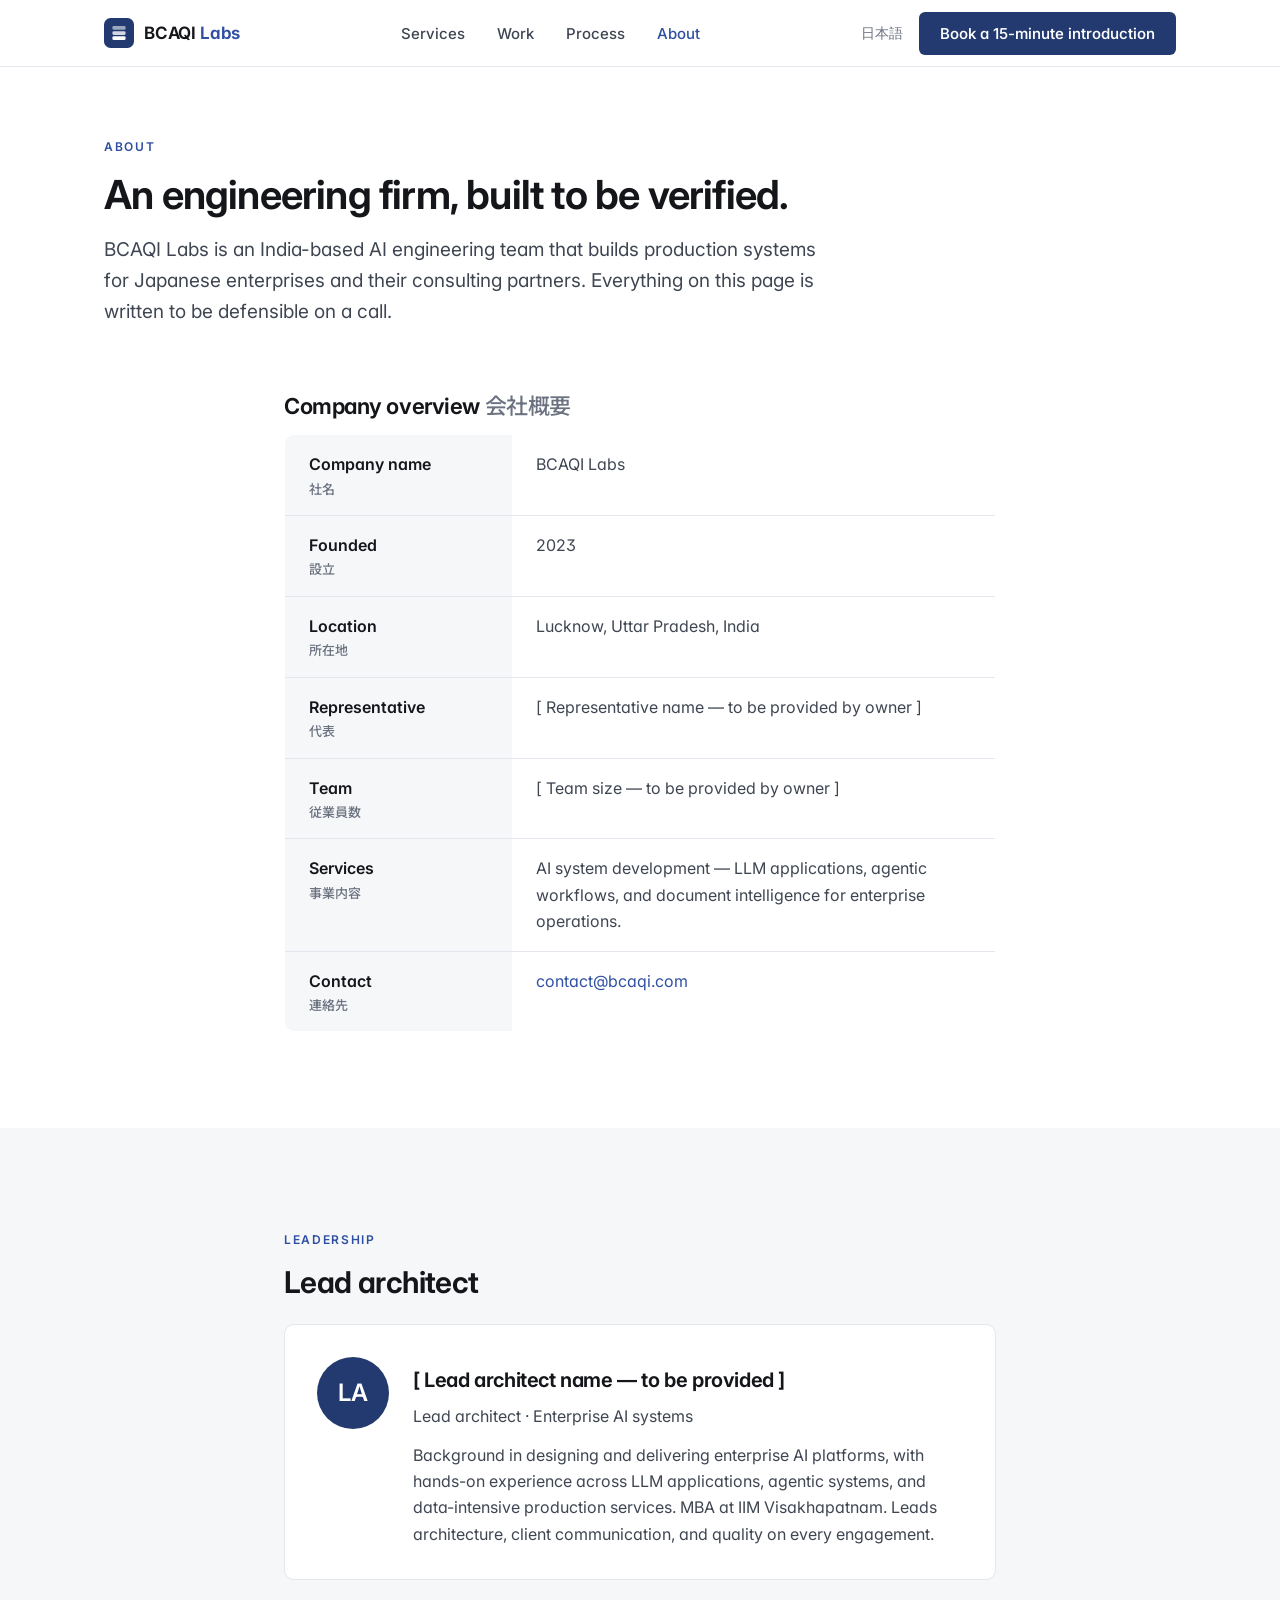
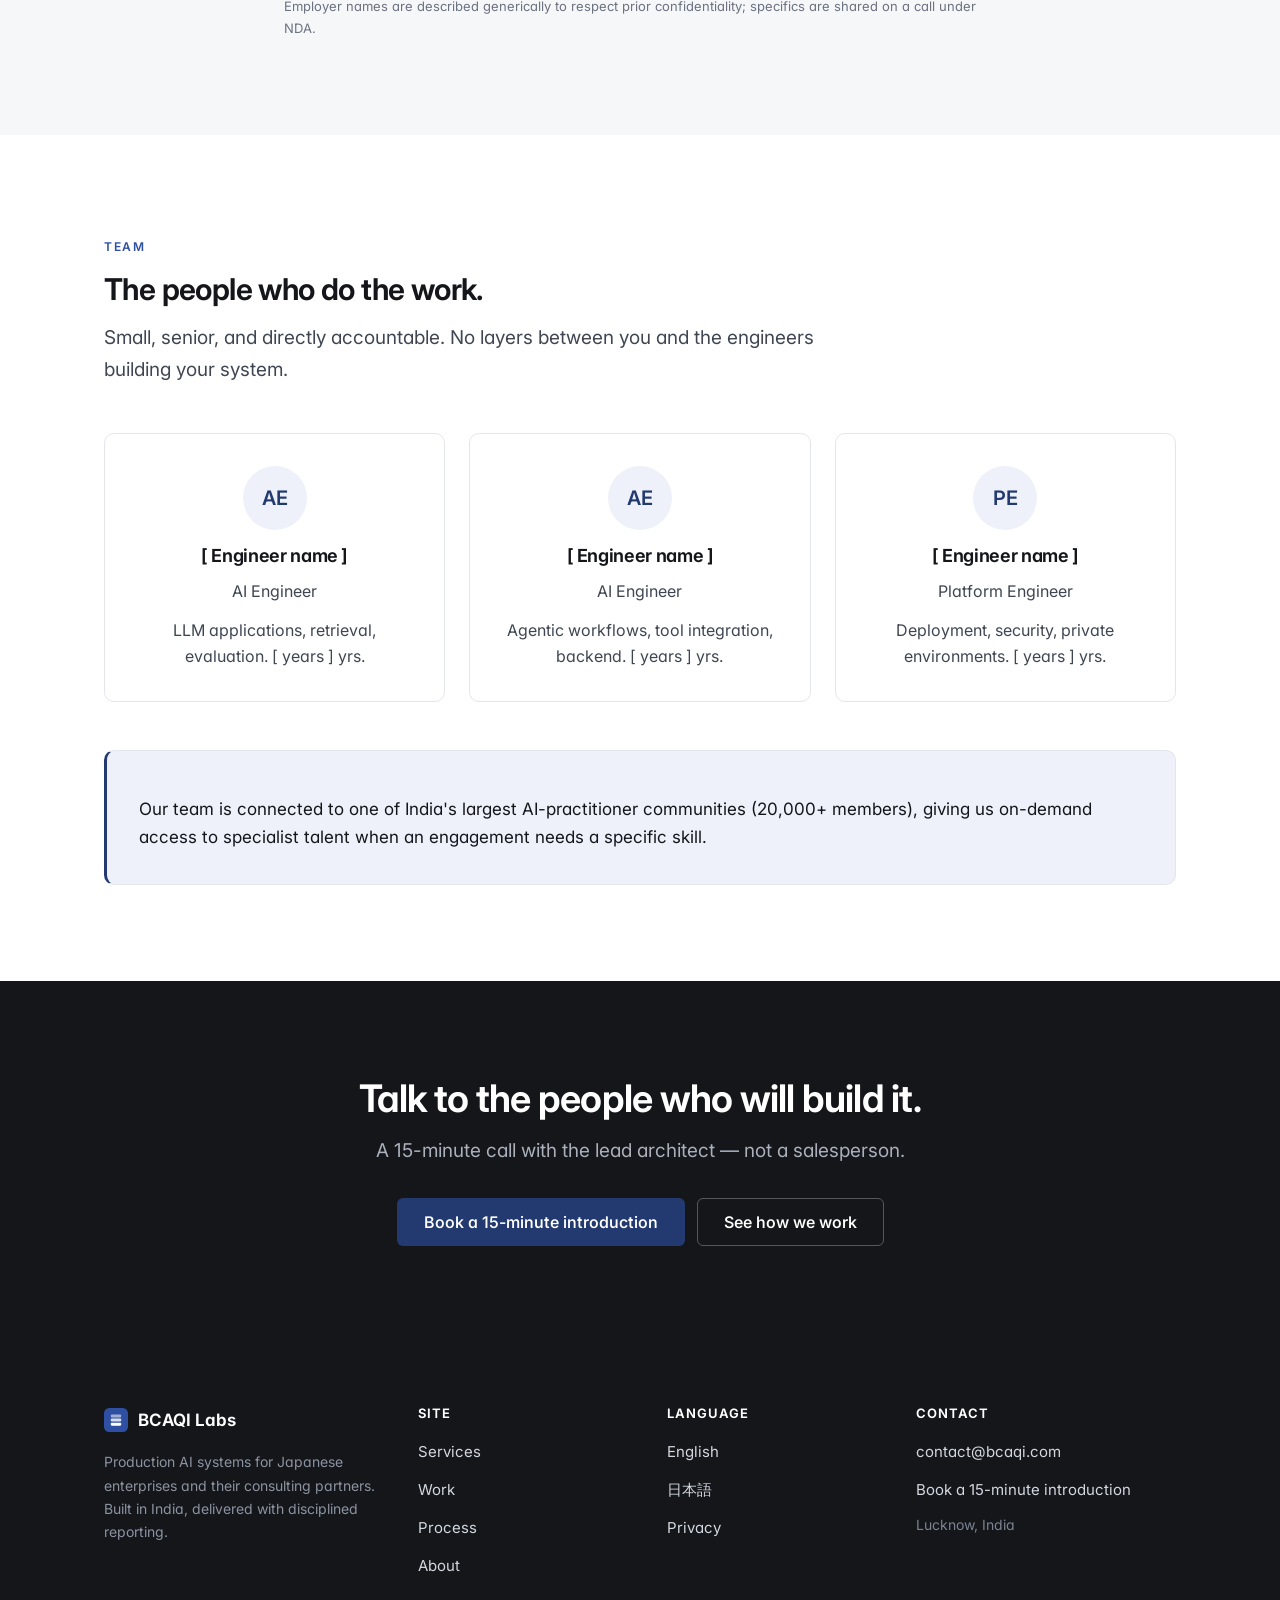
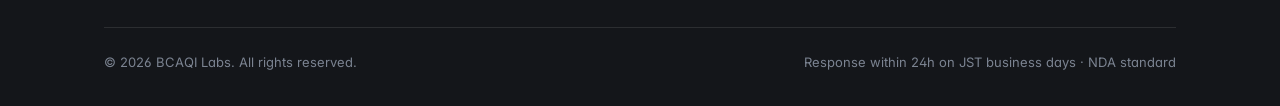
==== about/index.html @ 7fd566d2 "Rebuild site as B2B AI engineering firm for the Japanese market Replace the community/events site wi" ====
<!DOCTYPE html>
<html lang="en">

<head>
  <meta charset="UTF-8">
  <meta name="viewport" content="width=device-width, initial-scale=1.0, viewport-fit=cover">

  <title>About &amp; company overview — BCAQI Labs</title>
  <meta name="description"
    content="Company overview (会社概要) for BCAQI Labs: an India-based AI engineering firm building production systems for the Japanese market. Team, location, services, and contact.">
  <link rel="canonical" href="https://bcaqi.com/about/">
  <meta name="robots" content="index, follow, max-image-preview:large">
  <link rel="alternate" hreflang="en" href="https://bcaqi.com/about/">
  <link rel="alternate" hreflang="ja" href="https://bcaqi.com/jp/">
  <link rel="alternate" hreflang="x-default" href="https://bcaqi.com/about/">

  <meta property="og:type" content="website">
  <meta property="og:site_name" content="BCAQI Labs">
  <meta property="og:url" content="https://bcaqi.com/about/">
  <meta property="og:title" content="About &amp; company overview — BCAQI Labs">
  <meta property="og:description"
    content="Company overview for BCAQI Labs: an India-based AI engineering firm building production systems for the Japanese market.">
  <meta property="og:image" content="https://bcaqi.com/assets/img/og-default.png">
  <meta name="twitter:card" content="summary_large_image">

  <link rel="icon" href="/favicon.svg" type="image/svg+xml">
  <meta name="theme-color" content="#223a70">
  <link rel="preconnect" href="https://fonts.googleapis.com">
  <link rel="preconnect" href="https://fonts.gstatic.com" crossorigin>
  <link
    href="https://fonts.googleapis.com/css2?family=Inter:wght@400;500;600;700&family=Noto+Sans+JP:wght@400;500;700&display=swap"
    rel="stylesheet">
  <link rel="stylesheet" href="/assets/css/main.css">
  <noscript><style>.reveal{opacity:1!important;transform:none!important}</style></noscript>
</head>

<body>
  <a class="skip-link" href="#main">Skip to main content</a>

  <header class="site-header">
    <div class="container nav">
      <a class="brand" href="/" aria-label="BCAQI Labs home">
        <svg class="mark" viewBox="0 0 32 32" aria-hidden="true">
          <rect width="32" height="32" rx="7" fill="#223a70" />
          <rect x="9" y="8.5" width="14" height="4" rx="1.4" fill="#fff" opacity=".55" />
          <rect x="9" y="14" width="14" height="4" rx="1.4" fill="#fff" opacity=".8" />
          <rect x="9" y="19.5" width="14" height="4" rx="1.4" fill="#fff" />
        </svg>
        <span class="brand-name">BCAQI<span> Labs</span></span>
      </a>
      <nav aria-label="Primary">
        <ul class="nav-links">
          <li><a href="/services/">Services</a></li>
          <li><a href="/work/">Work</a></li>
          <li><a href="/process/">Process</a></li>
          <li><a href="/about/" aria-current="page">About</a></li>
        </ul>
      </nav>
      <div class="nav-right">
        <a class="nav-lang" href="/jp/" hreflang="ja" lang="ja">日本語</a>
        <a class="btn btn-primary" href="/#contact">Book a 15-minute introduction</a>
      </div>
      <button class="nav-toggle" aria-label="Menu" aria-expanded="false"><span></span></button>
    </div>
  </header>

  <main id="main">

    <section class="section tight">
      <div class="container">
        <div class="section-head reveal" style="margin-bottom:0">
          <span class="eyebrow">About</span>
          <h2>An engineering firm, built to be verified.</h2>
          <p>BCAQI Labs is an India-based AI engineering team that builds production systems for Japanese enterprises and
            their consulting partners. Everything on this page is written to be defensible on a call.</p>
        </div>
      </div>
    </section>

    <!-- COMPANY OVERVIEW TABLE (会社概要) -->
    <section class="section" style="padding-top:0">
      <div class="container narrow">
        <h3 style="font-size:22px;margin-bottom:var(--s-4)">Company overview <span class="text-muted"
            style="font-weight:500;font-family:var(--font-jp)">会社概要</span></h3>
        <!--
          BEFORE LAUNCH — replace the [bracketed] placeholders with verified facts.
          A missing/blank 会社概要 row is a trust red flag to Japanese buyers, so fill every row.
          Do NOT invent a representative name, team size, or registration status.
        -->
        <table class="spec-table reveal">
          <tbody>
            <tr>
              <th>Company name <span class="jp">社名</span></th>
              <td>BCAQI Labs</td>
            </tr>
            <tr>
              <th>Founded <span class="jp">設立</span></th>
              <td>2023</td>
            </tr>
            <tr>
              <th>Location <span class="jp">所在地</span></th>
              <td>Lucknow, Uttar Pradesh, India</td>
            </tr>
            <tr>
              <th>Representative <span class="jp">代表</span></th>
              <td>[ Representative name — to be provided by owner ]</td>
            </tr>
            <tr>
              <th>Team <span class="jp">従業員数</span></th>
              <td>[ Team size — to be provided by owner ]</td>
            </tr>
            <tr>
              <th>Services <span class="jp">事業内容</span></th>
              <td>AI system development — LLM applications, agentic workflows, and document intelligence for enterprise
                operations.</td>
            </tr>
            <tr>
              <th>Contact <span class="jp">連絡先</span></th>
              <td><a href="mailto:contact@bcaqi.com">contact@bcaqi.com</a></td>
            </tr>
            <!--
              Registration / 登記: omit this row until the legal entity is registered, or add it honestly, e.g.
              <tr><th>Registration <span class="jp">登記</span></th><td>Private Limited — registration in progress</td></tr>
            -->
          </tbody>
        </table>
      </div>
    </section>

    <!-- LEAD ARCHITECT -->
    <section class="section section--fill">
      <div class="container narrow">
        <div class="section-head reveal" style="margin-bottom:var(--s-5)">
          <span class="eyebrow">Leadership</span>
          <h2 style="font-size:clamp(24px,3.5vw,30px)">Lead architect</h2>
        </div>
        <div class="card reveal" style="display:flex;gap:var(--s-5);align-items:flex-start;flex-wrap:wrap">
          <div aria-hidden="true"
            style="width:72px;height:72px;flex:none;border-radius:50%;background:var(--accent);color:#fff;display:flex;align-items:center;justify-content:center;font-size:24px;font-weight:600">
            LA</div>
          <div style="flex:1;min-width:240px">
            <!-- BEFORE LAUNCH — replace [Name] and confirm the bio. Keep employer descriptions generic. -->
            <h3 style="font-size:20px">[ Lead architect name — to be provided ]</h3>
            <p class="text-muted small">Lead architect · Enterprise AI systems</p>
            <p class="mt-4">Background in designing and delivering enterprise AI platforms, with hands-on experience
              across LLM applications, agentic systems, and data-intensive production services. MBA at IIM
              Visakhapatnam. Leads architecture, client communication, and quality on every engagement.</p>
          </div>
        </div>
        <p class="form-note mt-4">Employer names are described generically to respect prior confidentiality; specifics
          are shared on a call under NDA.</p>
      </div>
    </section>

    <!-- TEAM -->
    <section class="section">
      <div class="container">
        <div class="section-head reveal">
          <span class="eyebrow">Team</span>
          <h2 style="font-size:clamp(24px,3.5vw,30px)">The people who do the work.</h2>
          <p>Small, senior, and directly accountable. No layers between you and the engineers building your system.</p>
        </div>
        <!--
          BEFORE LAUNCH — replace placeholders with real names, roles, years, and skills.
          Use real photos where possible; otherwise these clean initials avatars are the approved fallback.
          Honesty rule: nothing here that cannot be defended live on a call.
        -->
        <div class="grid grid-3 reveal">
          <article class="card" style="text-align:center">
            <div aria-hidden="true"
              style="width:64px;height:64px;margin:0 auto var(--s-4);border-radius:50%;background:var(--accent-soft);color:var(--accent);display:flex;align-items:center;justify-content:center;font-size:20px;font-weight:600">
              AE</div>
            <h3 style="font-size:18px">[ Engineer name ]</h3>
            <p class="text-muted small">AI Engineer</p>
            <p class="small mt-4">LLM applications, retrieval, evaluation. [ years ] yrs.</p>
          </article>
          <article class="card" style="text-align:center">
            <div aria-hidden="true"
              style="width:64px;height:64px;margin:0 auto var(--s-4);border-radius:50%;background:var(--accent-soft);color:var(--accent);display:flex;align-items:center;justify-content:center;font-size:20px;font-weight:600">
              AE</div>
            <h3 style="font-size:18px">[ Engineer name ]</h3>
            <p class="text-muted small">AI Engineer</p>
            <p class="small mt-4">Agentic workflows, tool integration, backend. [ years ] yrs.</p>
          </article>
          <article class="card" style="text-align:center">
            <div aria-hidden="true"
              style="width:64px;height:64px;margin:0 auto var(--s-4);border-radius:50%;background:var(--accent-soft);color:var(--accent);display:flex;align-items:center;justify-content:center;font-size:20px;font-weight:600">
              PE</div>
            <h3 style="font-size:18px">[ Engineer name ]</h3>
            <p class="text-muted small">Platform Engineer</p>
            <p class="small mt-4">Deployment, security, private environments. [ years ] yrs.</p>
          </article>
        </div>

        <!-- Community as a talent-network advantage (stated once, factually, no counters, no links) -->
        <div class="card reveal mt-7" style="border-left:3px solid var(--accent);background:var(--accent-soft)">
          <p style="font-size:17px;color:var(--ink)">Our team is connected to one of India's largest AI-practitioner
            communities (20,000+ members), giving us on-demand access to specialist talent when an engagement needs a
            specific skill.</p>
        </div>
      </div>
    </section>

    <!-- CTA -->
    <section class="section section--ink cta-band">
      <div class="container narrow">
        <h2>Talk to the people who will build it.</h2>
        <p>A 15-minute call with the lead architect — not a salesperson.</p>
        <div class="hero-actions">
          <a class="btn btn-primary btn-lg" href="/#contact">Book a 15-minute introduction</a>
          <a class="btn btn-ghost btn-lg" href="/process/">See how we work</a>
        </div>
      </div>
    </section>
  </main>

  <footer class="site-footer">
    <div class="container">
      <div class="footer-top">
        <div class="footer-brand">
          <span class="brand-name">
            <svg width="24" height="24" viewBox="0 0 32 32" aria-hidden="true">
              <rect width="32" height="32" rx="7" fill="#2f4fa2" />
              <rect x="9" y="8.5" width="14" height="4" rx="1.4" fill="#fff" opacity=".55" />
              <rect x="9" y="14" width="14" height="4" rx="1.4" fill="#fff" opacity=".8" />
              <rect x="9" y="19.5" width="14" height="4" rx="1.4" fill="#fff" />
            </svg>
            BCAQI Labs
          </span>
          <p>Production AI systems for Japanese enterprises and their consulting partners. Built in India, delivered
            with disciplined reporting.</p>
        </div>
        <div class="footer-col">
          <h4>Site</h4>
          <ul>
            <li><a href="/services/">Services</a></li>
            <li><a href="/work/">Work</a></li>
            <li><a href="/process/">Process</a></li>
            <li><a href="/about/">About</a></li>
          </ul>
        </div>
        <div class="footer-col">
          <h4>Language</h4>
          <ul>
            <li><a href="/">English</a></li>
            <li><a href="/jp/" hreflang="ja" lang="ja">日本語</a></li>
            <li><a href="/privacy/">Privacy</a></li>
          </ul>
        </div>
        <div class="footer-col">
          <h4>Contact</h4>
          <ul>
            <li><a href="mailto:contact@bcaqi.com">contact@bcaqi.com</a></li>
            <li><a href="/#contact">Book a 15-minute introduction</a></li>
            <li class="small" style="color:#7b8391">Lucknow, India</li>
          </ul>
        </div>
      </div>
      <div class="footer-bottom">
        <span>© <span data-year>2026</span> BCAQI Labs. All rights reserved.</span>
        <span>Response within 24h on JST business days · NDA standard</span>
      </div>
    </div>
  </footer>

  <script src="/assets/js/main.js" defer></script>
</body>

</html>
---- assets/css/main.css ----
/* =============================================================
   BCAQI Labs — Design system
   Restrained, engineered, Japanese industrial-design sensibility.
   Palette: near-white ground, ink text, one deep indigo (藍) accent,
   one neutral gray for rules/tables, plus demo status colors.
   ============================================================= */

/* ---------- Design tokens ---------- */
:root {
  /* Color */
  --ground: #ffffff;
  --ground-2: #f6f7f9;      /* subtle section fill */
  --ground-3: #eef0f4;      /* deeper fill / demo canvas */
  --ink: #14161a;           /* primary text */
  --ink-2: #3f4652;         /* secondary text */
  --muted: #6b7280;         /* tertiary text */
  --rule: #e3e6ec;          /* borders / table rules */
  --rule-strong: #cbd0da;

  --accent: #223a70;        /* 紺 / deep indigo */
  --accent-2: #2f4fa2;      /* interactive indigo */
  --accent-soft: #eef1f9;   /* indigo tint background */

  --flag-ok: #1f7a54;       /* validated */
  --flag-ok-soft: #e7f3ee;
  --flag-warn: #9a6a12;     /* needs review */
  --flag-warn-soft: #fbf3e2;
  --flag-err: #b4342a;      /* failed rule */
  --flag-err-soft: #fbeceb;

  /* Type */
  --font-sans: "Inter", -apple-system, BlinkMacSystemFont, "Segoe UI", Roboto, Helvetica, Arial, sans-serif;
  --font-jp: "Noto Sans JP", "Hiragino Kaku Gothic ProN", "Hiragino Sans", "Yu Gothic", "Meiryo", sans-serif;
  --font-mono: "SFMono-Regular", ui-monospace, "SF Mono", Menlo, Consolas, monospace;

  /* Space scale (8pt) */
  --s-1: 4px;  --s-2: 8px;  --s-3: 12px; --s-4: 16px;
  --s-5: 24px; --s-6: 32px; --s-7: 48px; --s-8: 64px;
  --s-9: 96px; --s-10: 128px;

  --maxw: 1120px;
  --maxw-narrow: 760px;
  --radius: 10px;
  --radius-sm: 6px;
  --shadow-sm: 0 1px 2px rgba(20, 22, 26, .04), 0 1px 3px rgba(20, 22, 26, .06);
  --shadow-md: 0 4px 16px rgba(20, 22, 26, .06), 0 2px 6px rgba(20, 22, 26, .05);
  --ease: cubic-bezier(.22, .61, .36, 1);
}

/* ---------- Reset ---------- */
*, *::before, *::after { box-sizing: border-box; }
html { -webkit-text-size-adjust: 100%; scroll-behavior: smooth; }
@media (prefers-reduced-motion: reduce) { html { scroll-behavior: auto; } }
body {
  margin: 0;
  font-family: var(--font-sans);
  font-size: 17px;
  line-height: 1.65;
  color: var(--ink);
  background: var(--ground);
  -webkit-font-smoothing: antialiased;
  text-rendering: optimizeLegibility;
  font-feature-settings: "cv11", "ss01";
}
img, svg, video { max-width: 100%; display: block; }
a { color: var(--accent-2); text-decoration: none; }
a:hover { text-decoration: underline; text-underline-offset: 3px; }
button { font-family: inherit; }
h1, h2, h3, h4 { margin: 0; font-weight: 650; letter-spacing: -0.02em; line-height: 1.12; color: var(--ink); }
p { margin: 0; }
ul { margin: 0; }

::selection { background: var(--accent-soft); color: var(--accent); }
:focus-visible { outline: 2px solid var(--accent-2); outline-offset: 2px; border-radius: 3px; }

.skip-link {
  position: absolute; left: -999px; top: 0; z-index: 200;
  background: var(--accent); color: #fff; padding: 10px 16px; border-radius: 0 0 var(--radius-sm) 0;
}
.skip-link:focus { left: 0; }

/* ---------- Layout ---------- */
.container { width: 100%; max-width: var(--maxw); margin-inline: auto; padding-inline: var(--s-5); }
.container.narrow { max-width: var(--maxw-narrow); }
.section { padding-block: var(--s-9); }
.section.tight { padding-block: var(--s-8); }
.section--fill { background: var(--ground-2); }
.section--ink { background: var(--ink); color: #d9dde4; }
.section--ink h1, .section--ink h2, .section--ink h3 { color: #fff; }

.eyebrow {
  display: inline-block;
  font-size: 12px; font-weight: 600; letter-spacing: .14em; text-transform: uppercase;
  color: var(--accent-2); margin-bottom: var(--s-4);
}
.section-head { max-width: 720px; margin-bottom: var(--s-7); }
.section-head h2 { font-size: clamp(28px, 4vw, 40px); }
.section-head p { margin-top: var(--s-4); color: var(--ink-2); font-size: 19px; }
.lede { font-size: 20px; color: var(--ink-2); line-height: 1.6; }

/* Grids */
.grid { display: grid; gap: var(--s-5); }
.grid-3 { grid-template-columns: repeat(3, 1fr); }
.grid-2 { grid-template-columns: repeat(2, 1fr); }

/* ---------- Header / nav ---------- */
.site-header {
  position: sticky; top: 0; z-index: 100;
  background: rgba(255,255,255,.82);
  backdrop-filter: saturate(180%) blur(12px);
  -webkit-backdrop-filter: saturate(180%) blur(12px);
  border-bottom: 1px solid var(--rule);
}
.nav { display: flex; align-items: center; justify-content: space-between; height: 66px; }
.brand { display: flex; align-items: center; gap: 10px; font-weight: 650; color: var(--ink); letter-spacing: -.01em; }
.brand:hover { text-decoration: none; }
.brand .mark { width: 30px; height: 30px; flex: none; }
.brand .brand-name { font-size: 17px; }
.brand .brand-name span { color: var(--accent-2); }
.nav-links { display: flex; align-items: center; gap: var(--s-6); list-style: none; margin: 0; padding: 0; }
.nav-links a { color: var(--ink-2); font-size: 15px; font-weight: 500; }
.nav-links a:hover, .nav-links a[aria-current="page"] { color: var(--ink); text-decoration: none; }
.nav-links a[aria-current="page"] { color: var(--accent-2); }
.nav-right { display: flex; align-items: center; gap: var(--s-4); }
.nav-lang { font-size: 14px; color: var(--muted); font-weight: 500; }
.nav-lang:hover { color: var(--accent-2); text-decoration: none; }
.nav-toggle { display: none; background: none; border: 1px solid var(--rule); border-radius: var(--radius-sm);
  width: 40px; height: 38px; cursor: pointer; align-items: center; justify-content: center; }
.nav-toggle span { display: block; width: 18px; height: 2px; background: var(--ink); position: relative; }
.nav-toggle span::before, .nav-toggle span::after { content: ""; position: absolute; left: 0; width: 18px; height: 2px; background: var(--ink); }
.nav-toggle span::before { top: -5px; } .nav-toggle span::after { top: 5px; }

/* ---------- Buttons ---------- */
.btn {
  display: inline-flex; align-items: center; gap: 8px;
  font-size: 15px; font-weight: 550; line-height: 1;
  padding: 13px 20px; border-radius: var(--radius-sm);
  border: 1px solid transparent; cursor: pointer;
  transition: background .18s var(--ease), border-color .18s var(--ease), color .18s var(--ease), transform .18s var(--ease);
  white-space: nowrap;
}
.btn:hover { text-decoration: none; }
.btn-primary { background: var(--accent); color: #fff; }
.btn-primary:hover { background: var(--accent-2); }
.btn-ghost { background: transparent; color: var(--ink); border-color: var(--rule-strong); }
.btn-ghost:hover { border-color: var(--ink); }
.btn-lg { padding: 15px 26px; font-size: 16px; }
.btn svg { width: 16px; height: 16px; }
.section--ink .btn-ghost { color: #fff; border-color: rgba(255,255,255,.28); }
.section--ink .btn-ghost:hover { border-color: #fff; }

/* ---------- Hero ---------- */
.hero { padding-block: clamp(64px, 9vw, 120px) var(--s-9); position: relative; overflow: hidden; }
.hero-grid { display: grid; grid-template-columns: 1.05fr .95fr; gap: var(--s-8); align-items: center; }
.hero h1 { font-size: clamp(34px, 5.2vw, 56px); letter-spacing: -.03em; }
.hero .hero-sub-jp { display: block; margin-top: var(--s-4); font-family: var(--font-jp); font-weight: 500;
  font-size: clamp(16px, 2.2vw, 21px); color: var(--ink-2); letter-spacing: 0; line-height: 1.7; }
.hero .lede { margin-top: var(--s-5); }
.hero-actions { display: flex; flex-wrap: wrap; gap: var(--s-3); margin-top: var(--s-6); }
.hero-note { margin-top: var(--s-4); font-size: 14px; color: var(--muted); }

/* ---------- Trust strip ---------- */
.trust-strip { border-block: 1px solid var(--rule); background: var(--ground-2); }
.trust-strip ul { display: grid; grid-template-columns: repeat(4, 1fr); list-style: none; margin: 0; padding: 0; }
.trust-strip li { padding: var(--s-5) var(--s-4); border-left: 1px solid var(--rule);
  font-size: 14px; color: var(--ink-2); display: flex; align-items: center; gap: 10px; }
.trust-strip li:first-child { border-left: none; }
.trust-strip li strong { color: var(--ink); font-weight: 600; display: block; font-size: 15px; }
.trust-strip .tick { color: var(--accent-2); flex: none; }

/* ---------- Cards ---------- */
.card {
  background: var(--ground); border: 1px solid var(--rule); border-radius: var(--radius);
  padding: var(--s-6); transition: border-color .2s var(--ease), box-shadow .2s var(--ease), transform .2s var(--ease);
}
.card:hover { border-color: var(--rule-strong); box-shadow: var(--shadow-md); }
.card .card-idx { font-family: var(--font-mono); font-size: 13px; color: var(--accent-2); letter-spacing: .04em; }
.card h3 { font-size: 21px; margin-top: var(--s-3); }
.card p { margin-top: var(--s-3); color: var(--ink-2); font-size: 16px; }
.card ul { margin-top: var(--s-4); padding-left: 0; list-style: none; }
.card ul li { position: relative; padding-left: 22px; margin-top: var(--s-2); font-size: 15px; color: var(--ink-2); }
.card ul li::before { content: ""; position: absolute; left: 4px; top: 10px; width: 6px; height: 6px;
  border-radius: 50%; background: var(--accent-2); }
.card .icon { width: 40px; height: 40px; color: var(--accent); }

/* Offer / pricing card */
.offer { display: flex; flex-direction: column; }
.offer .offer-meta { display: flex; justify-content: space-between; align-items: baseline; gap: var(--s-3);
  font-size: 13px; color: var(--muted); }
.offer .offer-price { margin-top: auto; padding-top: var(--s-5); border-top: 1px solid var(--rule);
  font-size: 15px; color: var(--ink); font-weight: 600; }
.offer .offer-price span { display: block; font-size: 13px; font-weight: 400; color: var(--muted); }
.deliverables { margin-top: var(--s-4); }

/* ---------- Company overview table (会社概要) ---------- */
.spec-table { width: 100%; border-collapse: collapse; border: 1px solid var(--rule); border-radius: var(--radius); overflow: hidden; }
.spec-table th, .spec-table td { text-align: left; padding: var(--s-4) var(--s-5); border-bottom: 1px solid var(--rule); vertical-align: top; font-size: 16px; }
.spec-table tr:last-child th, .spec-table tr:last-child td { border-bottom: none; }
.spec-table th { width: 32%; background: var(--ground-2); font-weight: 600; color: var(--ink); }
.spec-table th .jp { display: block; font-family: var(--font-jp); font-size: 13px; font-weight: 500; color: var(--muted); }
.spec-table td { color: var(--ink-2); }

/* ---------- Timeline ---------- */
.timeline { list-style: none; margin: 0; padding: 0; display: grid; gap: var(--s-2); }
.timeline li { display: grid; grid-template-columns: auto 1fr; gap: var(--s-4); padding: var(--s-4) 0;
  border-bottom: 1px solid var(--rule); }
.timeline .step { font-family: var(--font-mono); font-size: 13px; color: var(--accent-2); padding-top: 3px; min-width: 64px; }
.timeline strong { display: block; font-size: 17px; }
.timeline p { color: var(--ink-2); font-size: 15px; margin-top: 2px; }

/* ---------- Feature rows (process) ---------- */
.feature-row { display: grid; grid-template-columns: 240px 1fr; gap: var(--s-7); padding-block: var(--s-7);
  border-top: 1px solid var(--rule); }
.feature-row h3 { font-size: 24px; }
.feature-row .jp-term { font-family: var(--font-jp); color: var(--accent); font-weight: 600; }
.feature-row p { color: var(--ink-2); margin-top: var(--s-3); }
.feature-row .col-side .side-note { font-size: 14px; color: var(--muted); margin-top: var(--s-3); }

/* ---------- Portfolio ---------- */
.case-list { display: grid; gap: var(--s-6); }
.case { display: grid; grid-template-columns: 1fr; gap: var(--s-4); padding: var(--s-6);
  border: 1px solid var(--rule); border-radius: var(--radius); background: var(--ground); }
.case .tag { display: inline-flex; align-items: center; gap: 6px; font-size: 12px; font-weight: 600;
  letter-spacing: .04em; color: var(--accent); background: var(--accent-soft); padding: 4px 10px; border-radius: 100px; width: fit-content; }
.case h3 { font-size: 24px; margin-top: var(--s-2); }
.case dl { display: grid; grid-template-columns: repeat(3, 1fr); gap: var(--s-4); margin: var(--s-4) 0 0; }
.case dt { font-size: 12px; text-transform: uppercase; letter-spacing: .08em; color: var(--muted); }
.case dd { margin: 4px 0 0; font-size: 15px; color: var(--ink-2); }

/* ---------- Demo (signature element) ---------- */
.demo-wrap { border: 1px solid var(--rule-strong); border-radius: var(--radius); overflow: hidden; background: var(--ground); box-shadow: var(--shadow-md); }
.demo-bar { display: flex; align-items: center; justify-content: space-between; gap: var(--s-3);
  padding: var(--s-3) var(--s-4); background: var(--ground-3); border-bottom: 1px solid var(--rule); }
.demo-bar .demo-title { font-size: 13px; font-weight: 600; color: var(--ink); display: flex; align-items: center; gap: 8px; }
.demo-bar .env-label { font-size: 11px; font-weight: 600; letter-spacing: .06em; text-transform: uppercase;
  color: var(--flag-warn); background: var(--flag-warn-soft); padding: 3px 8px; border-radius: 100px; }
.demo-body { display: grid; grid-template-columns: 300px 1fr; min-height: 460px; }
.demo-samples { border-right: 1px solid var(--rule); padding: var(--s-4); background: var(--ground-2); }
.demo-samples h4 { font-size: 12px; text-transform: uppercase; letter-spacing: .08em; color: var(--muted); margin-bottom: var(--s-3); }
.sample-btn { display: block; width: 100%; text-align: left; background: var(--ground); border: 1px solid var(--rule);
  border-radius: var(--radius-sm); padding: var(--s-3) var(--s-4); margin-bottom: var(--s-3); cursor: pointer;
  transition: border-color .15s var(--ease), background .15s var(--ease); }
.sample-btn:hover { border-color: var(--accent-2); }
.sample-btn.active { border-color: var(--accent); background: var(--accent-soft); }
.sample-btn .s-name { display: block; font-weight: 600; font-size: 14px; color: var(--ink); }
.sample-btn .s-name .jp { font-family: var(--font-jp); }
.sample-btn .s-meta { display: block; font-size: 12px; color: var(--muted); margin-top: 3px; }
.demo-main { padding: var(--s-5); overflow-x: auto; }
.demo-empty { color: var(--muted); font-size: 15px; display: flex; height: 100%; align-items: center; justify-content: center; text-align: center; }

.demo-doc { font-family: var(--font-jp); background: #fff; border: 1px solid var(--rule); border-radius: var(--radius-sm);
  padding: var(--s-5); font-size: 14px; line-height: 1.9; color: var(--ink); }
.demo-doc .doc-title { font-weight: 700; font-size: 18px; margin-bottom: var(--s-3); }
.demo-doc .doc-row { display: flex; justify-content: space-between; border-bottom: 1px dashed var(--rule); padding: 4px 0; }

.demo-steps { display: flex; gap: var(--s-2); margin-bottom: var(--s-4); flex-wrap: wrap; }
.demo-step { font-size: 12px; color: var(--muted); display: flex; align-items: center; gap: 6px; }
.demo-step .dot { width: 8px; height: 8px; border-radius: 50%; background: var(--rule-strong); }
.demo-step.done .dot { background: var(--flag-ok); }
.demo-step.active .dot { background: var(--accent-2); animation: pulse 1s infinite; }
@keyframes pulse { 0%,100%{opacity:1} 50%{opacity:.4} }
@media (prefers-reduced-motion: reduce) { .demo-step.active .dot { animation: none; } }

.result-table { width: 100%; border-collapse: collapse; font-size: 14px; }
.result-table th, .result-table td { text-align: left; padding: 10px 12px; border-bottom: 1px solid var(--rule); }
.result-table th { font-size: 11px; text-transform: uppercase; letter-spacing: .06em; color: var(--muted); font-weight: 600; }
.result-table .field-label { font-family: var(--font-jp); color: var(--muted); font-size: 13px; }
.result-table .field-value { font-weight: 550; color: var(--ink); }
.result-table .field-value.jp { font-family: var(--font-jp); }
.flag { display: inline-flex; align-items: center; gap: 6px; font-size: 12px; font-weight: 600; padding: 3px 9px; border-radius: 100px; }
.flag.ok { color: var(--flag-ok); background: var(--flag-ok-soft); }
.flag.warn { color: var(--flag-warn); background: var(--flag-warn-soft); }
.flag.err { color: var(--flag-err); background: var(--flag-err-soft); }
.conf { font-family: var(--font-mono); font-size: 13px; }

.demo-tabs { display: flex; gap: var(--s-1); border-bottom: 1px solid var(--rule); margin-bottom: var(--s-4); }
.demo-tab { background: none; border: none; padding: 10px 14px; font-size: 14px; font-weight: 550; color: var(--muted);
  cursor: pointer; border-bottom: 2px solid transparent; margin-bottom: -1px; }
.demo-tab.active { color: var(--accent-2); border-bottom-color: var(--accent-2); }
.demo-panel { display: none; }
.demo-panel.active { display: block; }
pre.json { background: var(--ink); color: #d7dbe3; padding: var(--s-4); border-radius: var(--radius-sm);
  font-family: var(--font-mono); font-size: 13px; line-height: 1.6; overflow-x: auto; }
pre.json .k { color: #9fb4ff; } pre.json .s { color: #a5d6a7; } pre.json .n { color: #ffcc80; }

.audit-log { list-style: none; margin: 0; padding: 0; font-family: var(--font-mono); font-size: 13px; }
.audit-log li { display: grid; grid-template-columns: 92px auto 1fr; gap: var(--s-3); padding: 8px 0;
  border-bottom: 1px solid var(--rule); color: var(--ink-2); }
.audit-log .t { color: var(--muted); } .audit-log .lv { font-weight: 600; }
.audit-log .lv.ok { color: var(--flag-ok); } .audit-log .lv.warn { color: var(--flag-warn); }

.review-queue { display: grid; gap: var(--s-3); }
.review-item { border: 1px solid var(--flag-warn-soft); border-left: 3px solid var(--flag-warn); border-radius: var(--radius-sm);
  padding: var(--s-3) var(--s-4); background: var(--ground); }
.review-item .ri-head { display: flex; justify-content: space-between; align-items: center; gap: var(--s-3); }
.review-item .ri-field { font-family: var(--font-jp); font-weight: 600; }
.review-item .ri-actions { display: flex; gap: var(--s-2); margin-top: var(--s-3); }
.review-item .ri-actions button { font-size: 12px; padding: 5px 12px; border-radius: var(--radius-sm); border: 1px solid var(--rule-strong); background: var(--ground); cursor: pointer; }
.review-item .ri-actions button.approve { border-color: var(--flag-ok); color: var(--flag-ok); }

/* ---------- Forms ---------- */
.form { display: grid; gap: var(--s-4); }
.field { display: grid; gap: 6px; }
.field label { font-size: 14px; font-weight: 550; color: var(--ink); }
.field label .jp { font-family: var(--font-jp); color: var(--muted); font-weight: 500; }
.field .req { color: var(--flag-err); }
.field input, .field select, .field textarea {
  font-family: inherit; font-size: 16px; color: var(--ink); background: var(--ground);
  border: 1px solid var(--rule-strong); border-radius: var(--radius-sm); padding: 11px 14px; width: 100%;
}
.field textarea { min-height: 130px; resize: vertical; }
.field input:focus, .field select:focus, .field textarea:focus { border-color: var(--accent-2); outline: none; box-shadow: 0 0 0 3px var(--accent-soft); }
.form-row { display: grid; grid-template-columns: 1fr 1fr; gap: var(--s-4); }
.form-note { font-size: 13px; color: var(--muted); }

/* ---------- Contact block ---------- */
.contact-split { display: grid; grid-template-columns: .9fr 1.1fr; gap: var(--s-8); align-items: start; }
.contact-facts { list-style: none; margin: var(--s-5) 0 0; padding: 0; display: grid; gap: var(--s-4); }
.contact-facts li { display: grid; grid-template-columns: 120px 1fr; gap: var(--s-3); font-size: 15px; }
.contact-facts .k { color: var(--muted); }

/* ---------- Footer ---------- */
.site-footer { background: var(--ink); color: #aab1bd; padding-block: var(--s-8) var(--s-6); }
.site-footer a { color: #d3d8e0; }
.footer-top { display: grid; grid-template-columns: 1.3fr 1fr 1fr 1.2fr; gap: var(--s-6); padding-bottom: var(--s-7); border-bottom: 1px solid rgba(255,255,255,.1); }
.footer-brand .brand-name { color: #fff; font-weight: 650; font-size: 17px; display: flex; align-items: center; gap: 10px; }
.footer-brand p { margin-top: var(--s-4); font-size: 14px; max-width: 34ch; color: #8b93a1; }
.footer-col h4 { color: #fff; font-size: 13px; text-transform: uppercase; letter-spacing: .08em; margin-bottom: var(--s-4); }
.footer-col ul { list-style: none; padding: 0; margin: 0; display: grid; gap: 10px; }
.footer-col a { font-size: 15px; } .footer-col a:hover { color: #fff; }
.footer-bottom { display: flex; justify-content: space-between; align-items: center; gap: var(--s-4); padding-top: var(--s-5); font-size: 13px; color: #7b8391; flex-wrap: wrap; }

/* ---------- CTA band ---------- */
.cta-band { text-align: center; }
.cta-band h2 { font-size: clamp(26px, 4vw, 38px); }
.cta-band p { margin-top: var(--s-4); color: #aab1bd; font-size: 19px; }
.cta-band .hero-actions { justify-content: center; }

/* ---------- Reveal on scroll ---------- */
.reveal { opacity: 0; transform: translateY(16px); transition: opacity .6s var(--ease), transform .6s var(--ease); }
.reveal.in { opacity: 1; transform: none; }
@media (prefers-reduced-motion: reduce) { .reveal { opacity: 1; transform: none; transition: none; } }

/* ---------- Japanese page typography ---------- */
:lang(ja), .jp-page { }
.jp-page body, .jp-page { font-family: var(--font-jp); }
.jp-page { line-height: 1.85; }
.jp-page h1, .jp-page h2, .jp-page h3, .jp-page h4 { font-family: var(--font-jp); letter-spacing: 0; line-height: 1.4; font-weight: 700; }
.jp-page p, .jp-page li { word-break: normal; overflow-wrap: break-word; line-break: strict; }
.jp-page .lede { line-height: 1.9; }

/* ---------- Utilities ---------- */
.mt-0{margin-top:0}.mt-4{margin-top:var(--s-4)}.mt-6{margin-top:var(--s-6)}.mt-7{margin-top:var(--s-7)}
.text-muted{color:var(--muted)}.small{font-size:14px}
.divider{height:1px;background:var(--rule);border:0;margin:0}
.badge-inline{display:inline-flex;align-items:center;gap:6px;font-size:12px;font-weight:600;color:var(--accent);background:var(--accent-soft);padding:4px 10px;border-radius:100px}

/* ---------- Responsive ---------- */
@media (max-width: 900px) {
  .nav-links, .nav-right .btn { display: none; }
  .nav-toggle { display: inline-flex; }
  .site-header.open .nav-links { display: flex; position: absolute; top: 66px; left: 0; right: 0; flex-direction: column;
    align-items: flex-start; gap: var(--s-4); background: #fff; border-bottom: 1px solid var(--rule); padding: var(--s-5); }
  .hero-grid, .contact-split, .grid-3, .grid-2, .demo-body, .feature-row, .footer-top { grid-template-columns: 1fr; }
  .demo-samples { border-right: none; border-bottom: 1px solid var(--rule); }
  .feature-row { gap: var(--s-4); }
  .trust-strip ul { grid-template-columns: 1fr 1fr; }
  .trust-strip li:nth-child(-n+2) { border-top: none; }
  .trust-strip li:nth-child(odd) { border-left: none; }
  .case dl, .form-row { grid-template-columns: 1fr 1fr; }
  .footer-top { gap: var(--s-6); } .footer-bottom { justify-content: flex-start; }
  .section { padding-block: var(--s-8); }
}
@media (max-width: 560px) {
  body { font-size: 16px; }
  .trust-strip ul { grid-template-columns: 1fr; }
  .trust-strip li { border-left: none; border-top: 1px solid var(--rule); }
  .trust-strip li:first-child { border-top: none; }
  .case dl { grid-template-columns: 1fr; }
  .spec-table th { width: 40%; }
  .container { padding-inline: var(--s-4); }
}
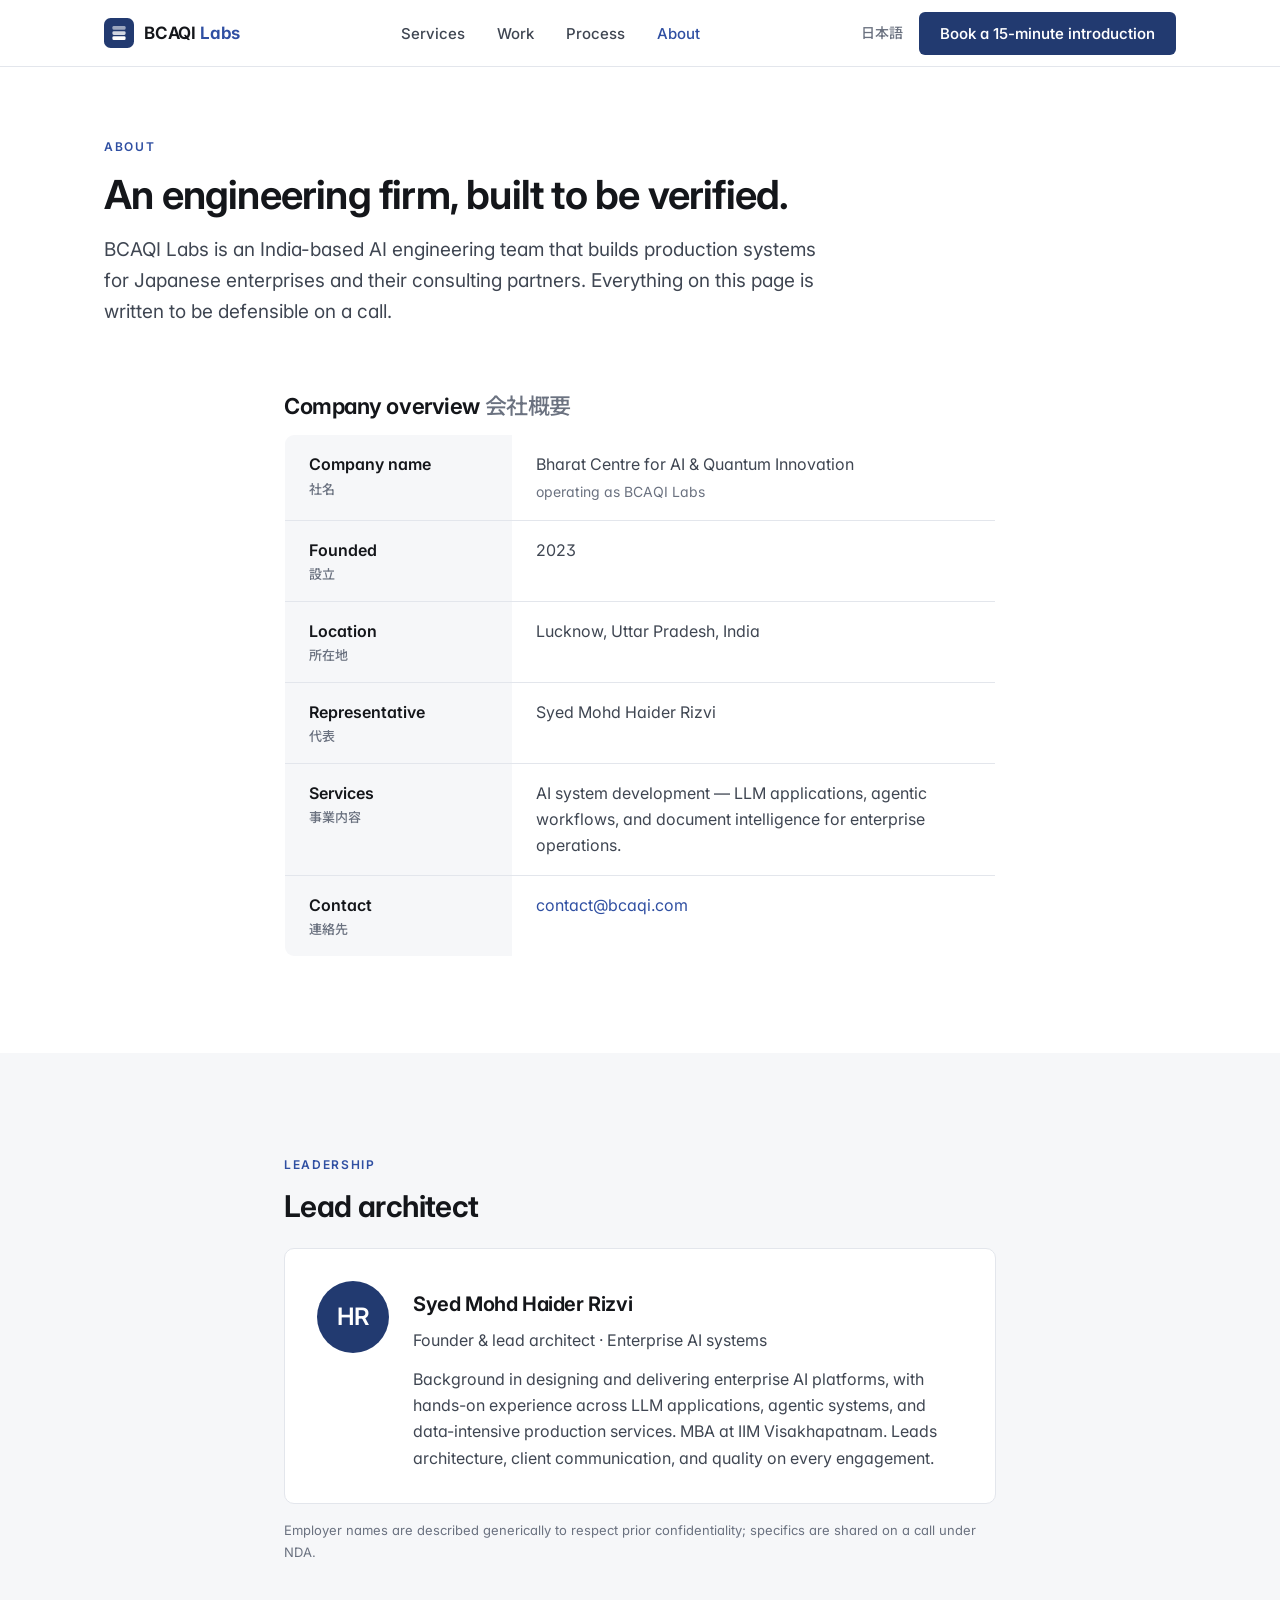
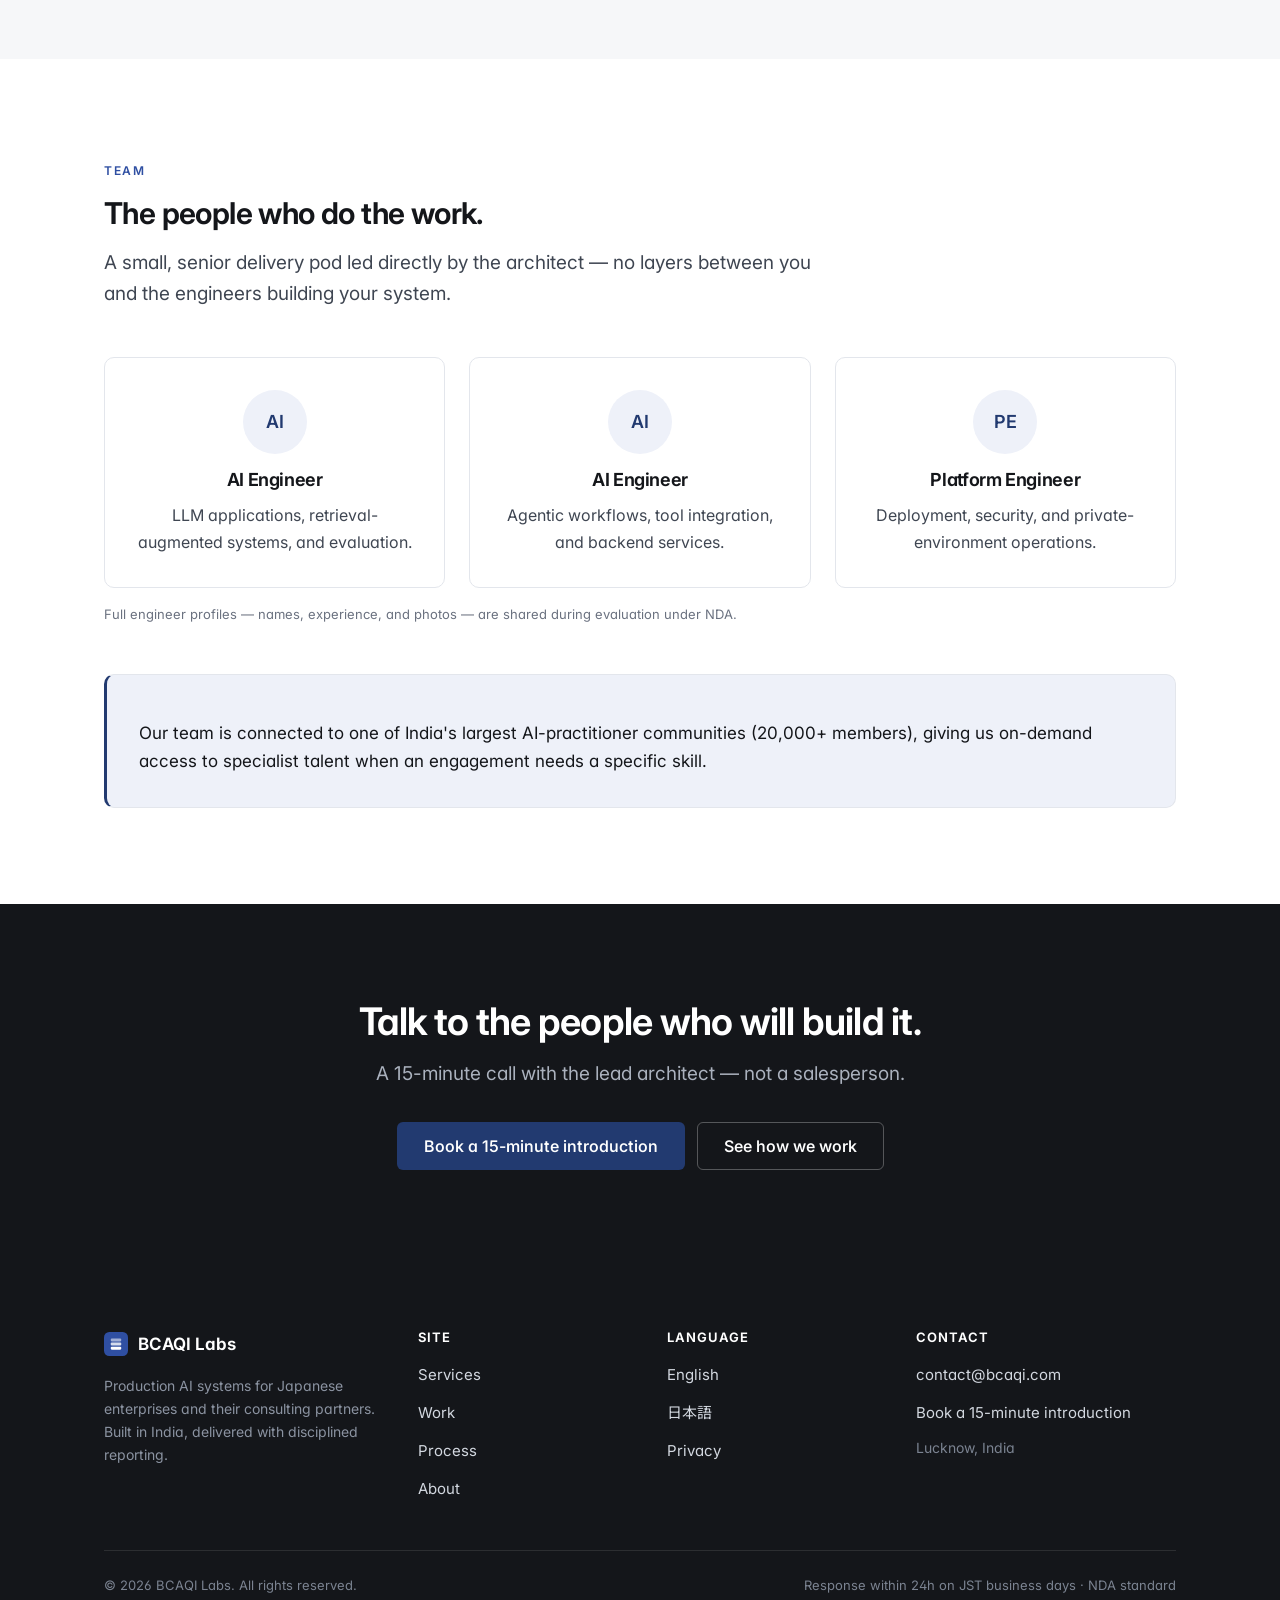
==== commit d4cc4a4b: "QA pass: fix headings, JP fonts, mobile CTA, and fill owner details Review fixes across the rebuilt " ====
--- a/about/index.html
+++ b/about/index.html
@@ -70,7 +70,7 @@
       <div class="container">
         <div class="section-head reveal" style="margin-bottom:0">
           <span class="eyebrow">About</span>
-          <h2>An engineering firm, built to be verified.</h2>
+          <h1>An engineering firm, built to be verified.</h1>
           <p>BCAQI Labs is an India-based AI engineering team that builds production systems for Japanese enterprises and
             their consulting partners. Everything on this page is written to be defensible on a call.</p>
         </div>
@@ -91,7 +91,8 @@
           <tbody>
             <tr>
               <th>Company name <span class="jp">社名</span></th>
-              <td>BCAQI Labs</td>
+              <td>Bharat Centre for AI &amp; Quantum Innovation<br><span class="text-muted small">operating as BCAQI
+                  Labs</span></td>
             </tr>
             <tr>
               <th>Founded <span class="jp">設立</span></th>
@@ -103,12 +104,10 @@
             </tr>
             <tr>
               <th>Representative <span class="jp">代表</span></th>
-              <td>[ Representative name — to be provided by owner ]</td>
-            </tr>
-            <tr>
-              <th>Team <span class="jp">従業員数</span></th>
-              <td>[ Team size — to be provided by owner ]</td>
-            </tr>
+              <td>Syed Mohd Haider Rizvi</td>
+            </tr>
+            <!-- Team / 従業員数: add the row once the headcount is confirmed, e.g.
+              <tr><th>Team <span class="jp">従業員数</span></th><td>[n]</td></tr> -->
             <tr>
               <th>Services <span class="jp">事業内容</span></th>
               <td>AI system development — LLM applications, agentic workflows, and document intelligence for enterprise
@@ -137,11 +136,10 @@
         <div class="card reveal" style="display:flex;gap:var(--s-5);align-items:flex-start;flex-wrap:wrap">
           <div aria-hidden="true"
             style="width:72px;height:72px;flex:none;border-radius:50%;background:var(--accent);color:#fff;display:flex;align-items:center;justify-content:center;font-size:24px;font-weight:600">
-            LA</div>
+            HR</div>
           <div style="flex:1;min-width:240px">
-            <!-- BEFORE LAUNCH — replace [Name] and confirm the bio. Keep employer descriptions generic. -->
-            <h3 style="font-size:20px">[ Lead architect name — to be provided ]</h3>
-            <p class="text-muted small">Lead architect · Enterprise AI systems</p>
+            <h3 style="font-size:20px">Syed Mohd Haider Rizvi</h3>
+            <p class="text-muted small">Founder &amp; lead architect · Enterprise AI systems</p>
             <p class="mt-4">Background in designing and delivering enterprise AI platforms, with hands-on experience
               across LLM applications, agentic systems, and data-intensive production services. MBA at IIM
               Visakhapatnam. Leads architecture, client communication, and quality on every engagement.</p>
@@ -158,39 +156,38 @@
         <div class="section-head reveal">
           <span class="eyebrow">Team</span>
           <h2 style="font-size:clamp(24px,3.5vw,30px)">The people who do the work.</h2>
-          <p>Small, senior, and directly accountable. No layers between you and the engineers building your system.</p>
+          <p>A small, senior delivery pod led directly by the architect — no layers between you and the engineers
+            building your system.</p>
         </div>
         <!--
-          BEFORE LAUNCH — replace placeholders with real names, roles, years, and skills.
-          Use real photos where possible; otherwise these clean initials avatars are the approved fallback.
-          Honesty rule: nothing here that cannot be defended live on a call.
+          BEFORE LAUNCH (optional) — if the other engineers agree to be named, replace the role headings below with
+          real names + photos. Full profiles are already offered under NDA in the note beneath the cards.
         -->
         <div class="grid grid-3 reveal">
           <article class="card" style="text-align:center">
             <div aria-hidden="true"
-              style="width:64px;height:64px;margin:0 auto var(--s-4);border-radius:50%;background:var(--accent-soft);color:var(--accent);display:flex;align-items:center;justify-content:center;font-size:20px;font-weight:600">
-              AE</div>
-            <h3 style="font-size:18px">[ Engineer name ]</h3>
-            <p class="text-muted small">AI Engineer</p>
-            <p class="small mt-4">LLM applications, retrieval, evaluation. [ years ] yrs.</p>
+              style="width:64px;height:64px;margin:0 auto var(--s-4);border-radius:50%;background:var(--accent-soft);color:var(--accent);display:flex;align-items:center;justify-content:center;font-size:18px;font-weight:600">
+              AI</div>
+            <h3 style="font-size:18px">AI Engineer</h3>
+            <p class="small mt-4 text-muted">LLM applications, retrieval-augmented systems, and evaluation.</p>
           </article>
           <article class="card" style="text-align:center">
             <div aria-hidden="true"
-              style="width:64px;height:64px;margin:0 auto var(--s-4);border-radius:50%;background:var(--accent-soft);color:var(--accent);display:flex;align-items:center;justify-content:center;font-size:20px;font-weight:600">
-              AE</div>
-            <h3 style="font-size:18px">[ Engineer name ]</h3>
-            <p class="text-muted small">AI Engineer</p>
-            <p class="small mt-4">Agentic workflows, tool integration, backend. [ years ] yrs.</p>
+              style="width:64px;height:64px;margin:0 auto var(--s-4);border-radius:50%;background:var(--accent-soft);color:var(--accent);display:flex;align-items:center;justify-content:center;font-size:18px;font-weight:600">
+              AI</div>
+            <h3 style="font-size:18px">AI Engineer</h3>
+            <p class="small mt-4 text-muted">Agentic workflows, tool integration, and backend services.</p>
           </article>
           <article class="card" style="text-align:center">
             <div aria-hidden="true"
-              style="width:64px;height:64px;margin:0 auto var(--s-4);border-radius:50%;background:var(--accent-soft);color:var(--accent);display:flex;align-items:center;justify-content:center;font-size:20px;font-weight:600">
+              style="width:64px;height:64px;margin:0 auto var(--s-4);border-radius:50%;background:var(--accent-soft);color:var(--accent);display:flex;align-items:center;justify-content:center;font-size:18px;font-weight:600">
               PE</div>
-            <h3 style="font-size:18px">[ Engineer name ]</h3>
-            <p class="text-muted small">Platform Engineer</p>
-            <p class="small mt-4">Deployment, security, private environments. [ years ] yrs.</p>
+            <h3 style="font-size:18px">Platform Engineer</h3>
+            <p class="small mt-4 text-muted">Deployment, security, and private-environment operations.</p>
           </article>
         </div>
+        <p class="form-note mt-4">Full engineer profiles — names, experience, and photos — are shared during evaluation
+          under NDA.</p>
 
         <!-- Community as a talent-network advantage (stated once, factually, no counters, no links) -->
         <div class="card reveal mt-7" style="border-left:3px solid var(--accent);background:var(--accent-soft)">
--- a/assets/css/main.css
+++ b/assets/css/main.css
@@ -29,7 +29,7 @@
   --flag-err-soft: #fbeceb;
 
   /* Type */
-  --font-sans: "Inter", -apple-system, BlinkMacSystemFont, "Segoe UI", Roboto, Helvetica, Arial, sans-serif;
+  --font-sans: "Inter", -apple-system, BlinkMacSystemFont, "Segoe UI", Roboto, Helvetica, Arial, "Noto Sans JP", sans-serif;
   --font-jp: "Noto Sans JP", "Hiragino Kaku Gothic ProN", "Hiragino Sans", "Yu Gothic", "Meiryo", sans-serif;
   --font-mono: "SFMono-Regular", ui-monospace, "SF Mono", Menlo, Consolas, monospace;
 
@@ -94,7 +94,7 @@
   color: var(--accent-2); margin-bottom: var(--s-4);
 }
 .section-head { max-width: 720px; margin-bottom: var(--s-7); }
-.section-head h2 { font-size: clamp(28px, 4vw, 40px); }
+.section-head h1, .section-head h2 { font-size: clamp(28px, 4vw, 40px); }
 .section-head p { margin-top: var(--s-4); color: var(--ink-2); font-size: 19px; }
 .lede { font-size: 20px; color: var(--ink-2); line-height: 1.6; }
 
@@ -359,8 +359,16 @@
 @media (max-width: 900px) {
   .nav-links, .nav-right .btn { display: none; }
   .nav-toggle { display: inline-flex; }
-  .site-header.open .nav-links { display: flex; position: absolute; top: 66px; left: 0; right: 0; flex-direction: column;
-    align-items: flex-start; gap: var(--s-4); background: #fff; border-bottom: 1px solid var(--rule); padding: var(--s-5); }
+  /* Open mobile menu: stack links + CTA + language in normal flow so all are reachable. */
+  .site-header.open .nav { height: auto; flex-wrap: wrap; padding-bottom: var(--s-4); align-items: center; }
+  .site-header.open .brand { order: 1; }
+  .site-header.open .nav-toggle { order: 2; margin-left: auto; }
+  .site-header.open .nav > nav { order: 3; flex-basis: 100%; }
+  .site-header.open .nav-links { display: flex; flex-direction: column; align-items: flex-start; gap: var(--s-4);
+    padding-top: var(--s-4); margin-top: var(--s-3); border-top: 1px solid var(--rule); }
+  .site-header.open .nav-right { order: 4; flex-basis: 100%; justify-content: flex-start; gap: var(--s-5);
+    align-items: center; }
+  .site-header.open .nav-right .btn { display: inline-flex; }
   .hero-grid, .contact-split, .grid-3, .grid-2, .demo-body, .feature-row, .footer-top { grid-template-columns: 1fr; }
   .demo-samples { border-right: none; border-bottom: 1px solid var(--rule); }
   .feature-row { gap: var(--s-4); }
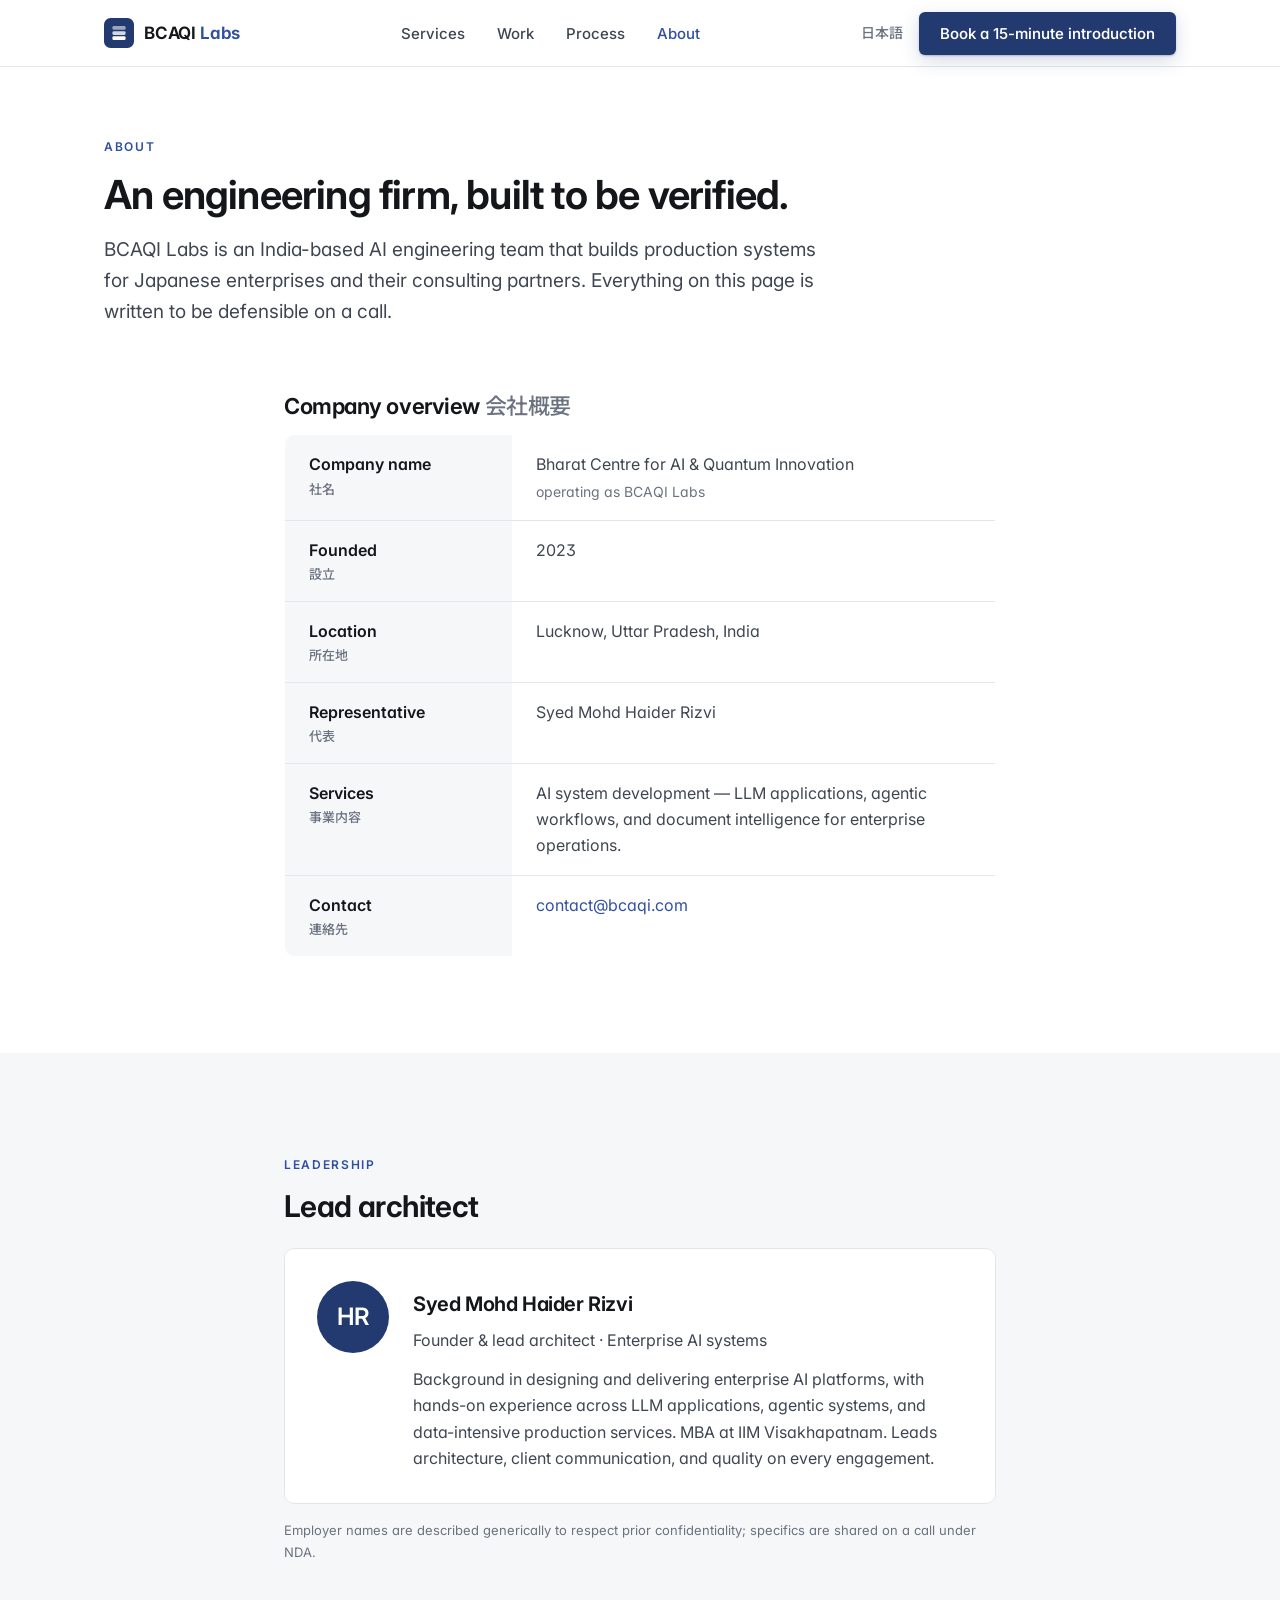
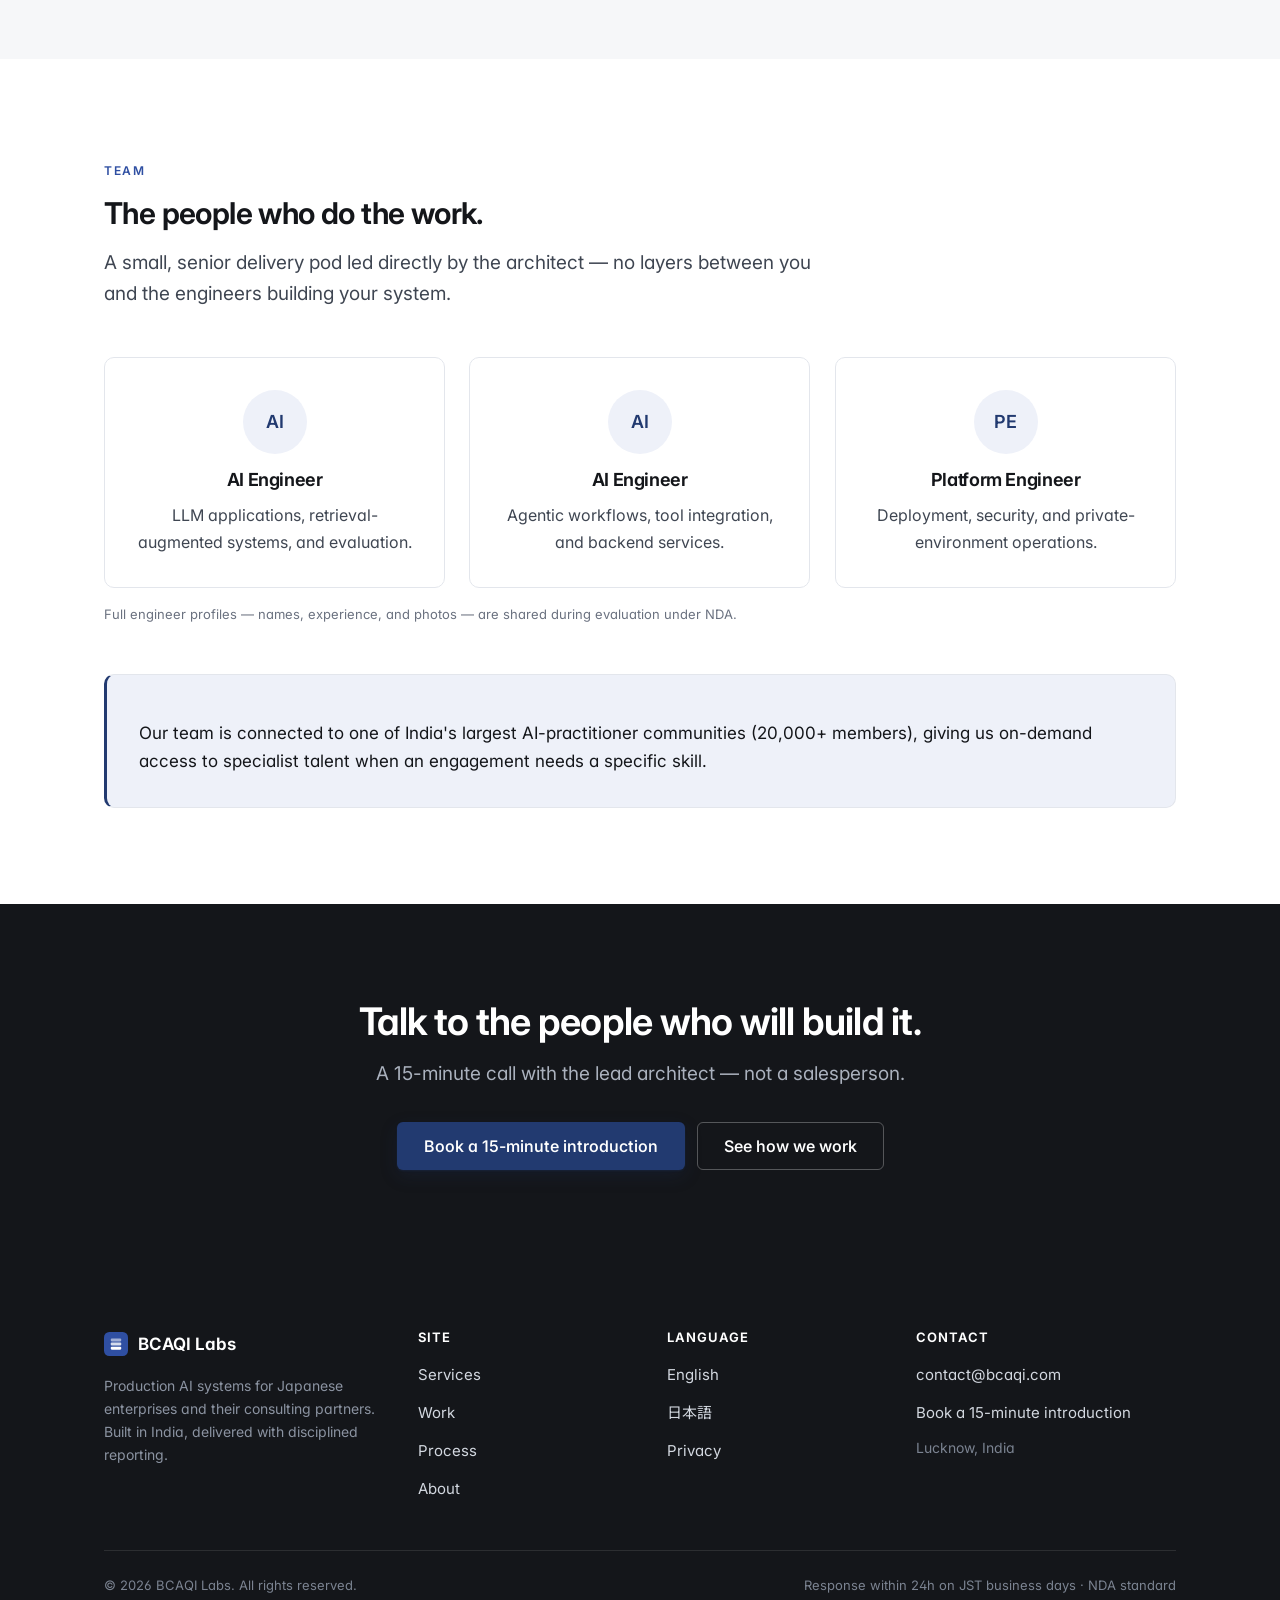
==== commit fd37aab8: "Add premium motion/depth and SEO + AI-search (GEO) layer Visual (premium, fast — transform/opacity o" ====
--- a/about/index.html
+++ b/about/index.html
@@ -5,9 +5,9 @@
   <meta charset="UTF-8">
   <meta name="viewport" content="width=device-width, initial-scale=1.0, viewport-fit=cover">
 
-  <title>About &amp; company overview — BCAQI Labs</title>
+  <title>About BCAQI Labs — India-based AI engineering firm for Japan | 会社概要</title>
   <meta name="description"
-    content="Company overview (会社概要) for BCAQI Labs: an India-based AI engineering firm building production systems for the Japanese market. Team, location, services, and contact.">
+    content="Company overview (会社概要) for BCAQI Labs (Bharat Centre for AI & Quantum Innovation): an India-based AI engineering firm building production systems for the Japanese market. Founder Syed Mohd Haider Rizvi, team, location, services, and contact.">
   <link rel="canonical" href="https://bcaqi.com/about/">
   <meta name="robots" content="index, follow, max-image-preview:large">
   <link rel="alternate" hreflang="en" href="https://bcaqi.com/about/">
@@ -32,6 +32,34 @@
     rel="stylesheet">
   <link rel="stylesheet" href="/assets/css/main.css">
   <noscript><style>.reveal{opacity:1!important;transform:none!important}</style></noscript>
+
+  <script type="application/ld+json">
+  {
+    "@context": "https://schema.org",
+    "@graph": [
+      {
+        "@type": "BreadcrumbList",
+        "itemListElement": [
+          { "@type": "ListItem", "position": 1, "name": "Home", "item": "https://bcaqi.com/" },
+          { "@type": "ListItem", "position": 2, "name": "About", "item": "https://bcaqi.com/about/" }
+        ]
+      },
+      {
+        "@type": "AboutPage",
+        "url": "https://bcaqi.com/about/",
+        "about": {
+          "@type": "Organization",
+          "name": "BCAQI Labs",
+          "legalName": "Bharat Centre for AI & Quantum Innovation",
+          "foundingDate": "2023",
+          "founder": { "@type": "Person", "name": "Syed Mohd Haider Rizvi", "jobTitle": "Founder & Lead Architect", "alumniOf": "IIM Visakhapatnam" },
+          "address": { "@type": "PostalAddress", "addressLocality": "Lucknow", "addressRegion": "Uttar Pradesh", "addressCountry": "IN" },
+          "email": "contact@bcaqi.com"
+        }
+      }
+    ]
+  }
+  </script>
 </head>
 
 <body>
--- a/assets/css/main.css
+++ b/assets/css/main.css
@@ -388,3 +388,116 @@
   .spec-table th { width: 40%; }
   .container { padding-inline: var(--s-4); }
 }
+
+/* =============================================================
+   PREMIUM MOTION & DEPTH  (fast, GPU-friendly, reduced-motion safe)
+   Transform/opacity only — no layout thrash, no WebGL.
+   ============================================================= */
+
+/* Scroll progress bar (injected by JS) */
+.scroll-progress {
+  position: fixed; top: 0; left: 0; height: 2px; width: 0;
+  background: linear-gradient(90deg, var(--accent), var(--accent-2));
+  z-index: 200; transition: width .1s linear; will-change: width;
+}
+
+/* Header: elevate on scroll */
+.site-header { transition: box-shadow .25s var(--ease), background .25s var(--ease), border-color .25s var(--ease); }
+.site-header.scrolled { box-shadow: 0 1px 0 rgba(20,22,26,.04), 0 8px 30px rgba(20,22,26,.06); background: rgba(255,255,255,.9); }
+
+/* Hero depth — soft drifting aurora glows behind content (very subtle) */
+.hero { position: relative; isolation: isolate; }
+.hero::before, .hero::after {
+  content: ""; position: absolute; z-index: -1; border-radius: 50%;
+  filter: blur(70px); opacity: .55; pointer-events: none; will-change: transform;
+}
+.hero::before {
+  width: 560px; height: 560px; top: -180px; right: -120px;
+  background: radial-gradient(closest-side, rgba(47,79,162,.18), rgba(47,79,162,0) 70%);
+  animation: drift1 22s var(--ease) infinite alternate;
+}
+.hero::after {
+  width: 480px; height: 480px; bottom: -220px; left: -140px;
+  background: radial-gradient(closest-side, rgba(34,58,112,.14), rgba(34,58,112,0) 70%);
+  animation: drift2 26s var(--ease) infinite alternate;
+}
+@keyframes drift1 { from { transform: translate3d(0,0,0) scale(1); } to { transform: translate3d(-60px,40px,0) scale(1.12); } }
+@keyframes drift2 { from { transform: translate3d(0,0,0) scale(1); } to { transform: translate3d(50px,-30px,0) scale(1.1); } }
+
+/* Faint engineered grid texture over the hero */
+.hero::before, .hero::after { mix-blend-mode: multiply; }
+.hero-grid { position: relative; z-index: 1; }
+
+/* Gradient accent text (used sparingly on hero) */
+.grad {
+  background: linear-gradient(100deg, var(--accent) 0%, var(--accent-2) 55%, #4f6fd6 100%);
+  -webkit-background-clip: text; background-clip: text; color: transparent;
+}
+
+/* Interactive tilt on the hero demo card */
+.hero-demo { perspective: 1200px; }
+.hero-demo .demo-wrap {
+  transform: rotateX(var(--ry,0deg)) rotateY(var(--rx,0deg)) translateZ(0);
+  transition: transform .3s var(--ease), box-shadow .3s var(--ease);
+  transform-style: preserve-3d; will-change: transform;
+}
+.hero-demo.tilting .demo-wrap { transition: transform .05s linear; box-shadow: 0 30px 70px rgba(20,22,26,.16); }
+
+/* Buttons: subtle depth + press */
+.btn-primary { box-shadow: 0 1px 2px rgba(34,58,112,.28), 0 6px 18px rgba(34,58,112,.18); }
+.btn-primary:hover { transform: translateY(-1px); box-shadow: 0 2px 4px rgba(34,58,112,.3), 0 12px 26px rgba(34,58,112,.24); }
+.btn:active { transform: translateY(0) scale(.99); }
+.btn-lg { position: relative; overflow: hidden; }
+
+/* Cards lift a touch more, with a hairline top highlight */
+.card { will-change: transform; }
+.card:hover { transform: translateY(-3px); }
+
+/* Case & offer cards: animated accent bar on hover */
+.case, .offer { position: relative; }
+.case::after, .card.offer::after {
+  content: ""; position: absolute; left: 0; top: 0; height: 3px; width: 0;
+  background: linear-gradient(90deg, var(--accent), var(--accent-2));
+  border-radius: var(--radius) var(--radius) 0 0; transition: width .35s var(--ease);
+}
+.case:hover::after, .card.offer:hover::after { width: 100%; }
+
+/* Reveal system — richer, with directional + stagger (delay set inline by JS) */
+.reveal { opacity: 0; transform: translateY(22px); transition: opacity .7s var(--ease), transform .7s var(--ease); }
+.reveal.in { opacity: 1; transform: none; }
+.reveal-scale { transform: translateY(22px) scale(.98); }
+
+/* Animated underline for text links in prose */
+.link-underline { position: relative; }
+.link-underline::after { content: ""; position: absolute; left: 0; bottom: -2px; height: 1px; width: 100%;
+  background: currentColor; transform: scaleX(0); transform-origin: left; transition: transform .3s var(--ease); }
+.link-underline:hover::after { transform: scaleX(1); }
+
+/* Demo pipeline step: animated connector */
+.demo-steps { position: relative; }
+
+/* FAQ (accordion) */
+.faq { display: grid; gap: var(--s-3); max-width: 820px; }
+.faq details {
+  border: 1px solid var(--rule); border-radius: var(--radius); background: var(--ground);
+  transition: border-color .2s var(--ease), box-shadow .2s var(--ease);
+}
+.faq details[open] { border-color: var(--rule-strong); box-shadow: var(--shadow-sm); }
+.faq summary {
+  list-style: none; cursor: pointer; padding: var(--s-5); font-weight: 600; font-size: 18px;
+  display: flex; justify-content: space-between; align-items: center; gap: var(--s-4);
+}
+.faq summary::-webkit-details-marker { display: none; }
+.faq summary .chev { flex: none; width: 20px; height: 20px; color: var(--accent-2); transition: transform .25s var(--ease); }
+.faq details[open] summary .chev { transform: rotate(180deg); }
+.faq .faq-body { padding: 0 var(--s-5) var(--s-5); color: var(--ink-2); font-size: 16px; line-height: 1.7; }
+.faq .faq-body :lang(ja), .faq .faq-body .jp { font-family: var(--font-jp); }
+
+/* Marquee-free logo/《credential》 row could go here if needed later */
+
+@media (prefers-reduced-motion: reduce) {
+  .hero::before, .hero::after { animation: none; }
+  .scroll-progress { display: none; }
+  .hero-demo .demo-wrap { transform: none !important; }
+  .btn-primary:hover, .card:hover { transform: none; }
+}
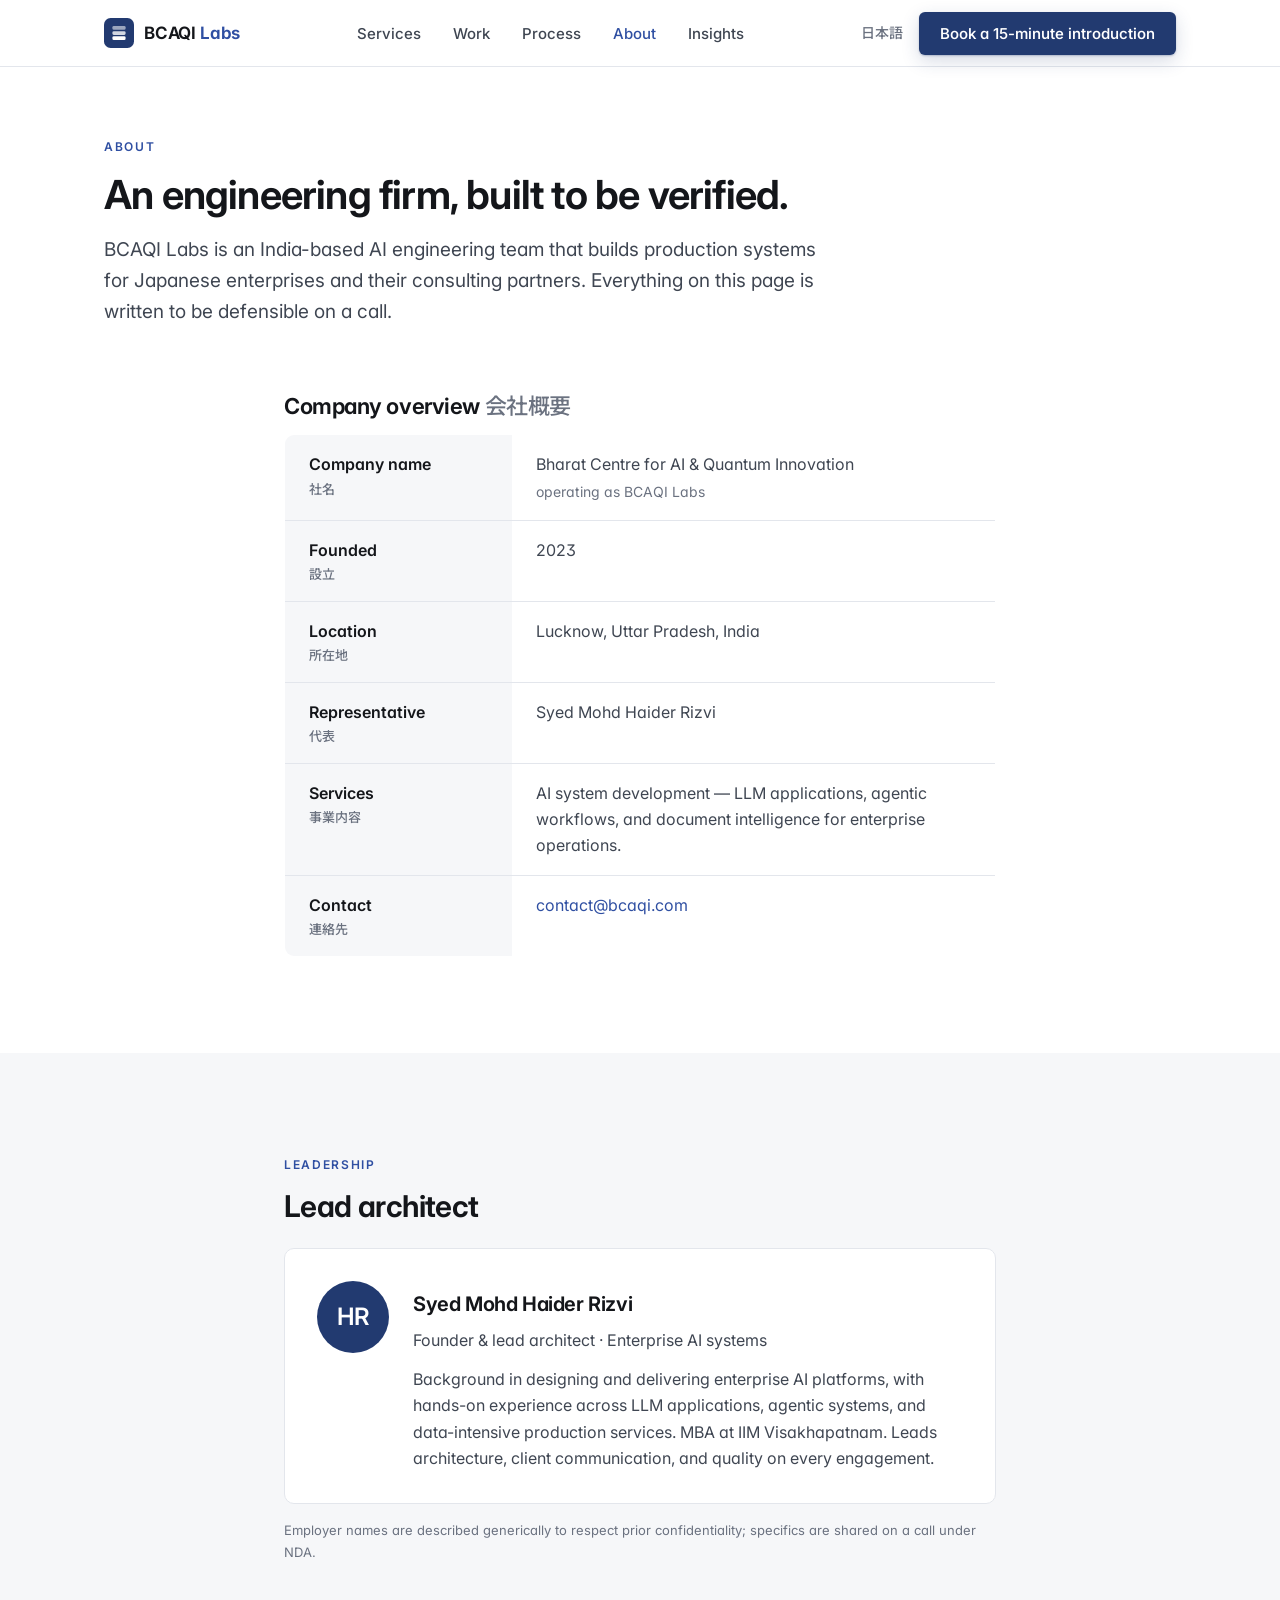
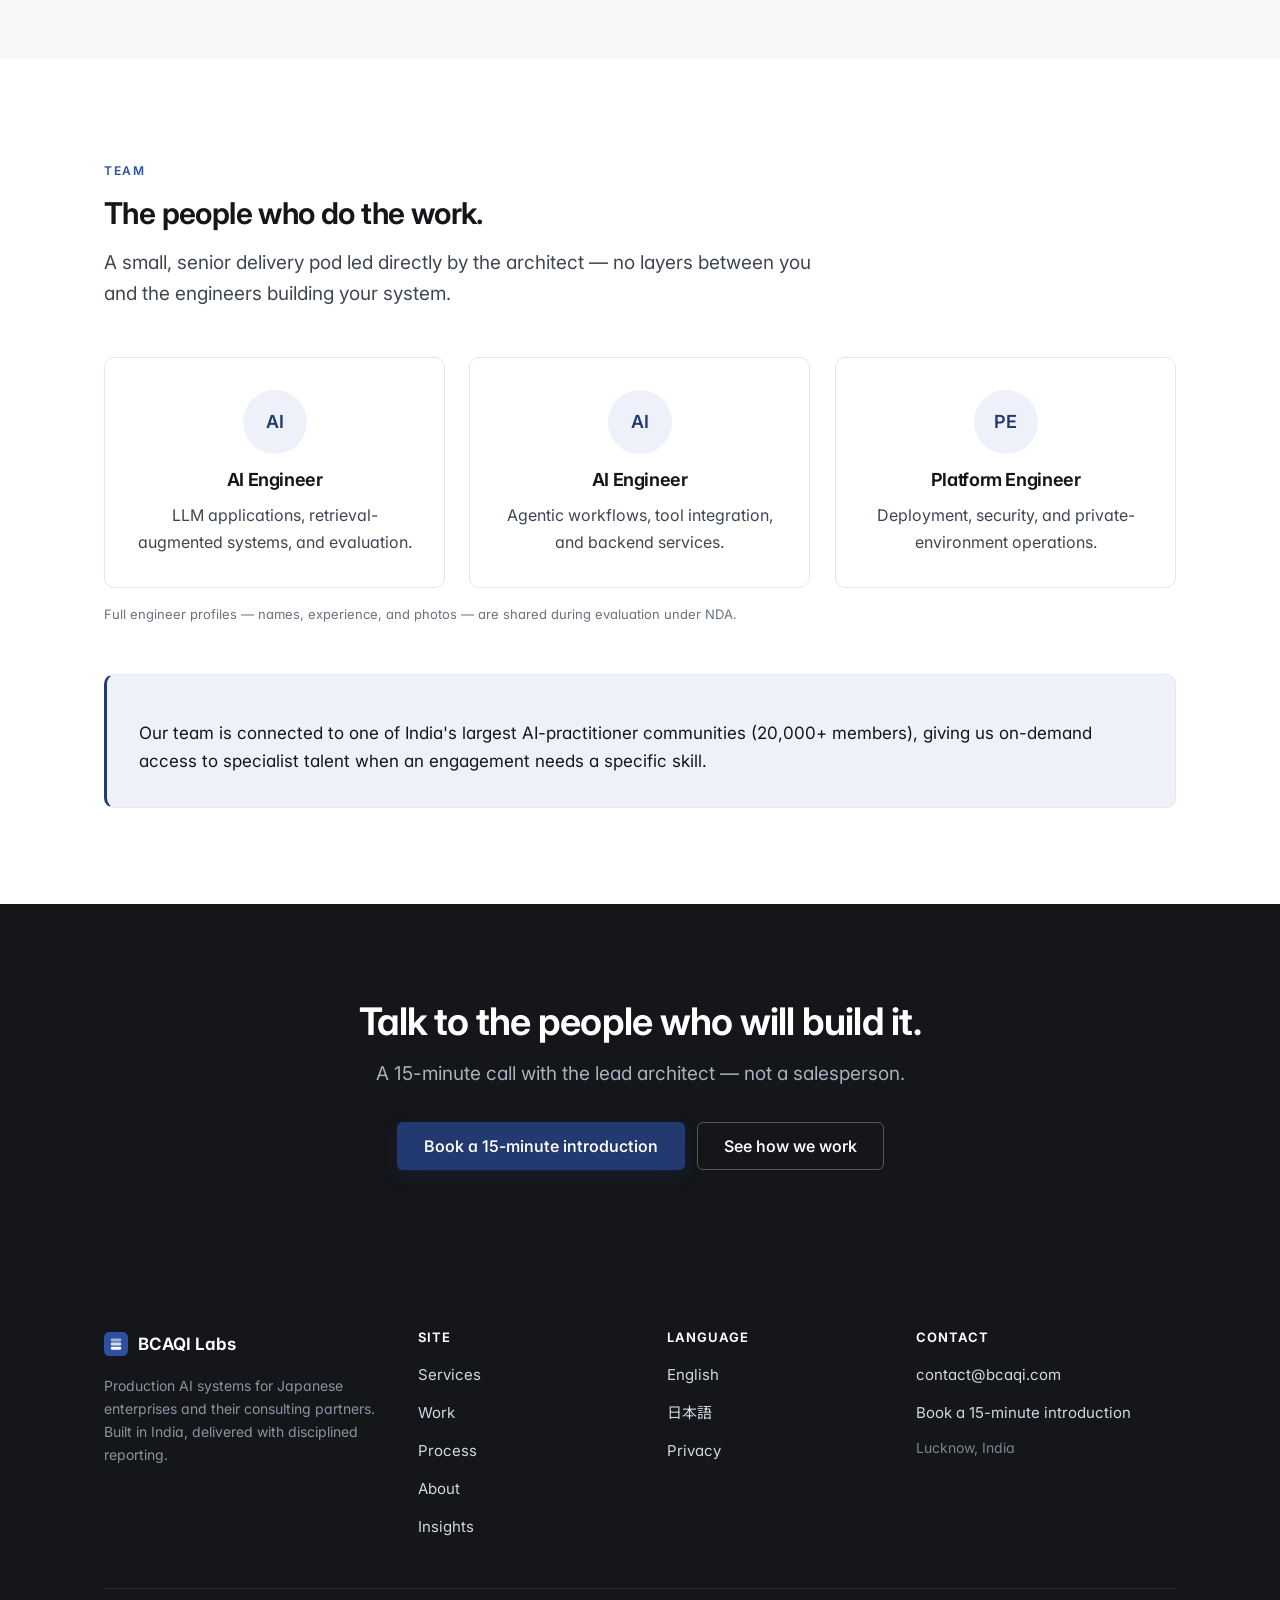
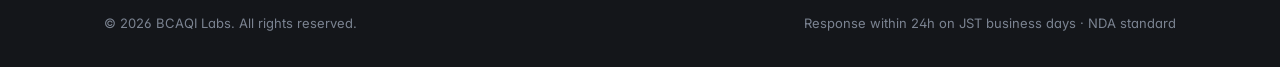
==== commit 6894122f: "Add solution pages, technical Insights articles & entity/SEO hardening Responds to the SEO audit: th" ====
--- a/about/index.html
+++ b/about/index.html
@@ -51,6 +51,8 @@
           "@type": "Organization",
           "name": "BCAQI Labs",
           "legalName": "Bharat Centre for AI & Quantum Innovation",
+          "alternateName": ["BCAQI", "Bharat Centre for AI & Quantum Innovation"],
+          "sameAs": ["https://github.com/haider1998"],
           "foundingDate": "2023",
           "founder": { "@type": "Person", "name": "Syed Mohd Haider Rizvi", "jobTitle": "Founder & Lead Architect", "alumniOf": "IIM Visakhapatnam" },
           "address": { "@type": "PostalAddress", "addressLocality": "Lucknow", "addressRegion": "Uttar Pradesh", "addressCountry": "IN" },
@@ -82,6 +84,7 @@
           <li><a href="/work/">Work</a></li>
           <li><a href="/process/">Process</a></li>
           <li><a href="/about/" aria-current="page">About</a></li>
+          <li><a href="/insights/">Insights</a></li>
         </ul>
       </nav>
       <div class="nav-right">
@@ -262,6 +265,7 @@
             <li><a href="/work/">Work</a></li>
             <li><a href="/process/">Process</a></li>
             <li><a href="/about/">About</a></li>
+          <li><a href="/insights/">Insights</a></li>
           </ul>
         </div>
         <div class="footer-col">
